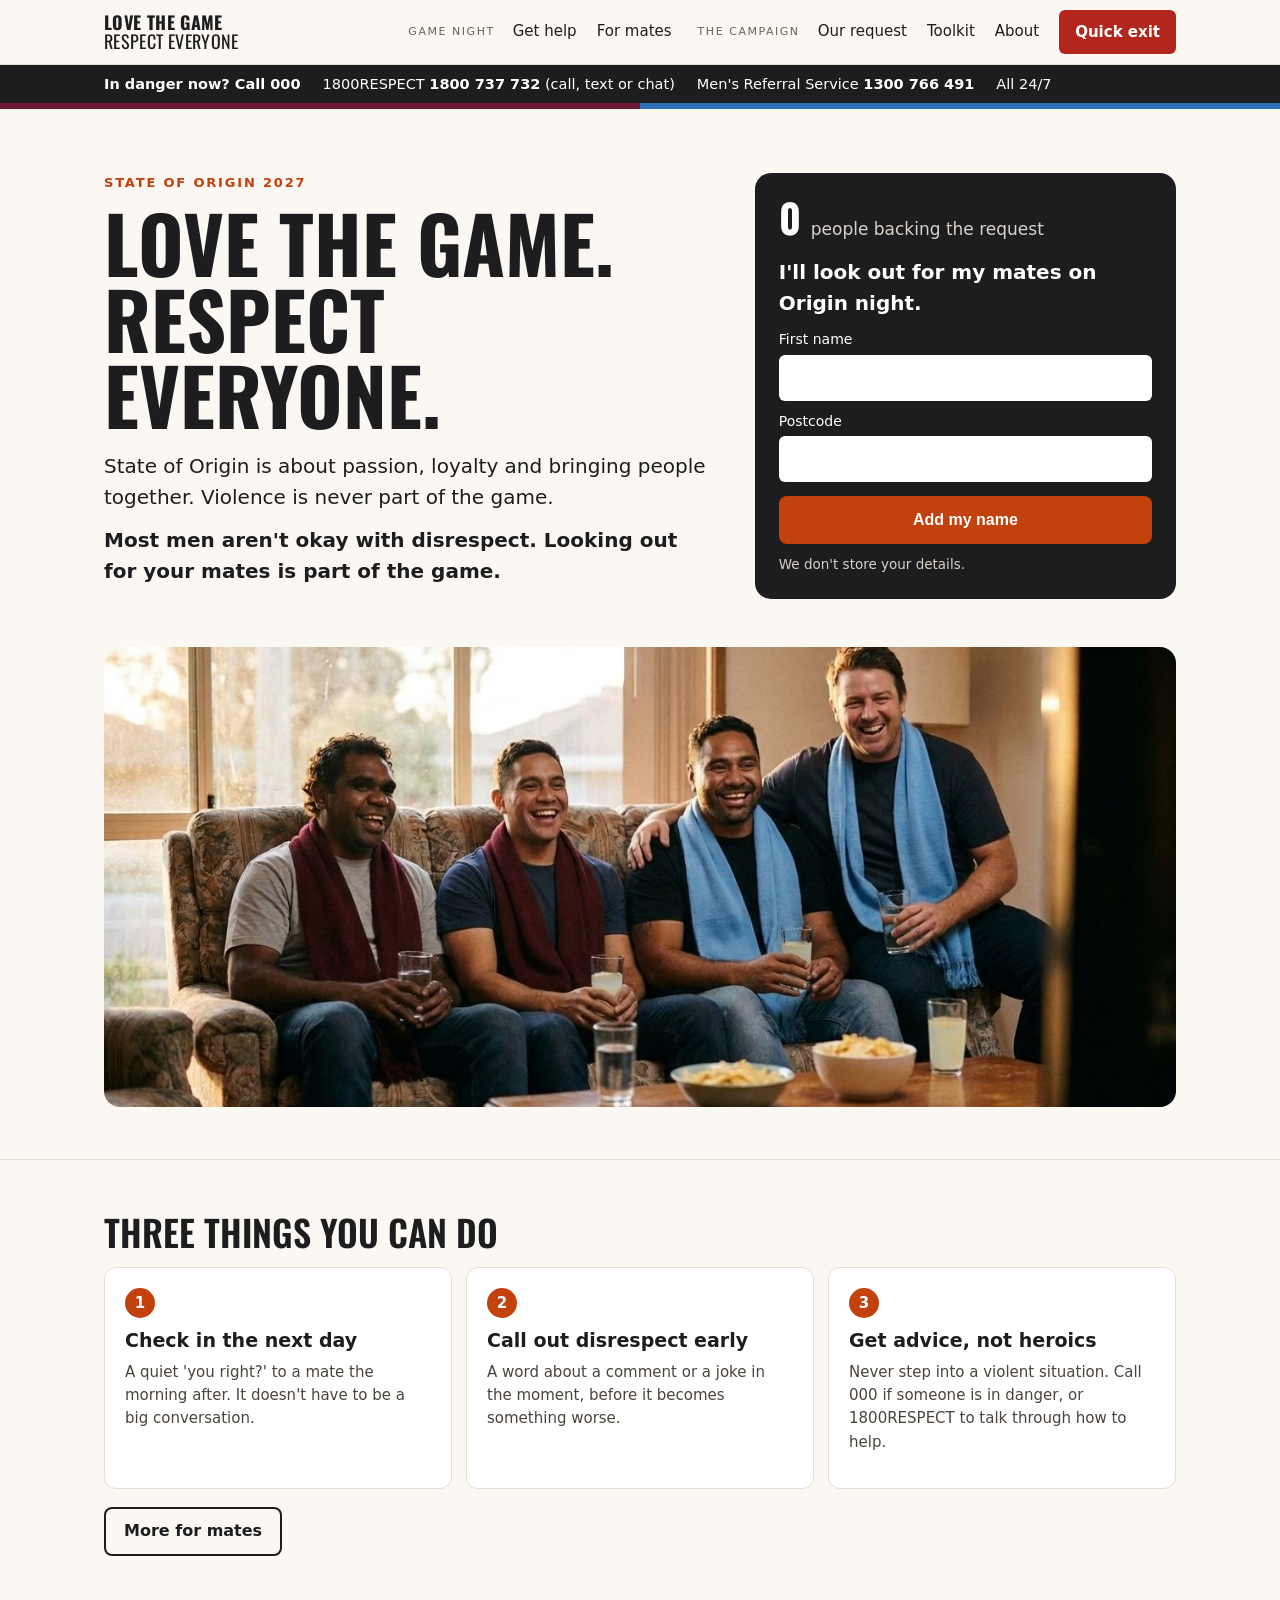
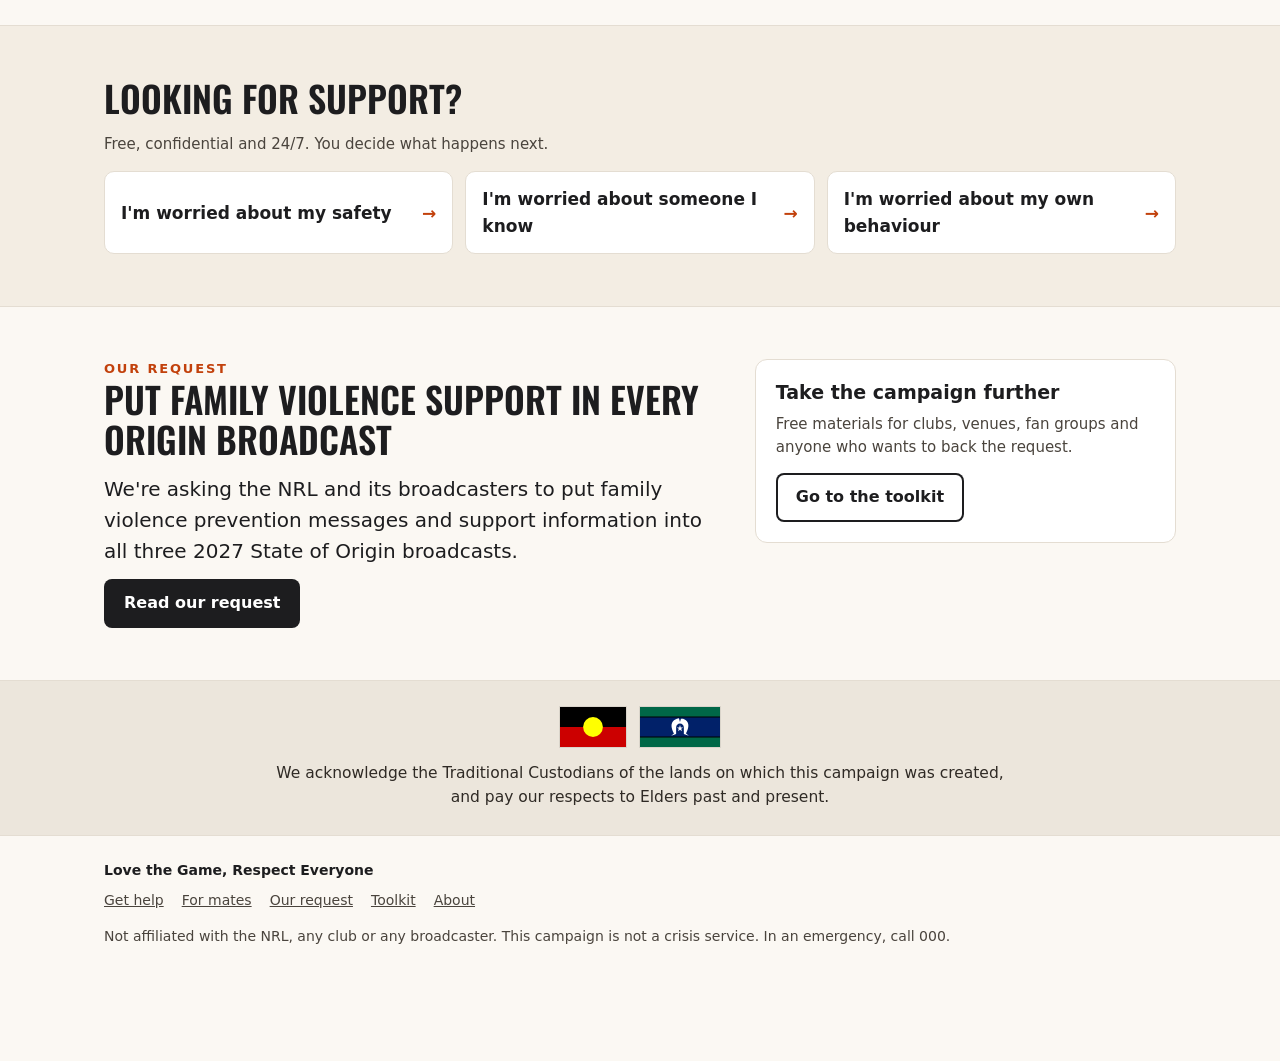
==== index.html @ 58b4253d "Website v1 for group feedback Co-Authored-By: Claude Opus 5.5 <noreply@anthropic.com>" ====
<!doctype html><html lang="en-AU"><head><meta charset="utf-8"><meta name="viewport" content="width=device-width,initial-scale=1"><title>Love the Game, Respect Everyone</title><meta name="description" content="State of Origin is about passion, loyalty and bringing people together. Violence is never part of the game."><meta property="og:title" content="Love the Game, Respect Everyone"><meta property="og:description" content="State of Origin is about passion, loyalty and bringing people together. Violence is never part of the game."><meta name="referrer" content="no-referrer"><link rel="stylesheet" href="style.css"><script src="site.js" defer></script></head><body class="home"><a class="skip" href="#main">Skip to content</a><header class="top"><div class="wrap"><a class="brand" href="index.html">Love the Game<span>Respect Everyone</span></a><nav class="main" aria-label="Main"><span class="grp">Game night</span><a href="help.html">Get help</a><a href="mates.html">For mates</a><span class="grp">The campaign</span><a href="request.html">Our request</a><a href="toolkit.html">Toolkit</a><a href="about.html">About</a></nav><a class="exit" href="https://www.bom.gov.au/" onclick="quickExit();return false">Quick exit</a></div><nav class="mobnav" aria-label="Main"><a href="help.html">Get help</a><a href="mates.html">For mates</a><a href="request.html">Our request</a><a href="toolkit.html">Toolkit</a><a href="about.html">About</a></nav></header><div class="helpbar"><div class="wrap"><a href="tel:000"><b>In danger now? Call 000</b></a><a href="tel:1800737732">1800RESPECT <b>1800 737 732</b> (call, text or chat)</a><a href="tel:1300766491">Men's Referral Service <b>1300 766 491</b></a><span>All 24/7</span></div></div><div class="stripe" aria-hidden="true"><i></i><i></i></div><main id="main"><section class="hero"><div class="wrap grid2"><div><p class="kicker">State of Origin 2027</p><h1 class="display">Love the game.<br>Respect everyone.</h1><p class="lede">State of Origin is about passion, loyalty and bringing people together. Violence is never part of the game.</p><p class="lede"><b>Most men aren&#x27;t okay with disrespect. Looking out for your mates is part of the game.</b></p></div><div class="pledge" id="pledge"><div class="tally"><span class="count">0</span><span>people backing the request</span></div><div class="line">I&#x27;ll look out for my mates on Origin night.</div><form><label>First name<input name="first" autocomplete="given-name" required></label><label>Postcode<input name="postcode" inputmode="numeric" pattern="[0-9]{4}" maxlength="4" required></label><button class="btn" type="submit">Add my name</button></form><div class="thanks" role="status">Thanks for adding your name.</div><div class="note">We don&#x27;t store your details.</div></div></div></section><div class="photoband"><div class="wrap"><img class="photo wide" src="images/home-mates-couch.jpg" width="1264" height="848" alt="Four mates laughing together on a couch while watching the footy, two in maroon scarves and two in blue."></div></div><section class="band"><div class="wrap"><h2>Three things you can do</h2><div class="cards"><div class="card"><span class="num" aria-hidden="true">1</span><h3>Check in the next day</h3><p class="small">A quiet &#x27;you right?&#x27; to a mate the morning after. It doesn&#x27;t have to be a big conversation.</p></div><div class="card"><span class="num" aria-hidden="true">2</span><h3>Call out disrespect early</h3><p class="small">A word about a comment or a joke in the moment, before it becomes something worse.</p></div><div class="card"><span class="num" aria-hidden="true">3</span><h3>Get advice, not heroics</h3><p class="small">Never step into a violent situation. Call 000 if someone is in danger, or 1800RESPECT to talk through how to help.</p></div></div><p style="margin-top:18px"><a class="btn ghost" href="mates.html">More for mates</a></p></div></section><section class="band soft"><div class="wrap"><h2>Looking for support?</h2><p class="small">Free, confidential and 24/7. You decide what happens next.</p><div class="doors"><a class="door" href="help.html#support">I&#x27;m worried about my safety</a><a class="door" href="help.html#someone">I&#x27;m worried about someone I know</a><a class="door" href="help.html#behaviour">I&#x27;m worried about my own behaviour</a></div></div></section><section class="band"><div class="wrap grid2"><div><p class="kicker">Our request</p><h2>Put family violence support in every Origin broadcast</h2><p class="lede">We&#x27;re asking the NRL and its broadcasters to put family violence prevention messages and support information into all three 2027 State of Origin broadcasts.</p><a class="btn dark" href="request.html">Read our request</a></div><div class="card"><h3>Take the campaign further</h3><p class="small">Free materials for clubs, venues, fan groups and anyone who wants to back the request.</p><a class="btn ghost" href="toolkit.html">Go to the toolkit</a></div></div></section></main><footer><div class="ack"><div class="wrap"><div class="flags"><img src="images/flag-aboriginal.svg" width="67" height="40" alt="Aboriginal Flag"><img src="images/flag-torres-strait.svg" width="80" height="40" alt="Torres Strait Islander Flag"></div><p>We acknowledge the Traditional Custodians of the lands on which this campaign was created, and pay our respects to Elders past and present.</p></div></div><div class="wrap foot"><p class="fname">Love the Game, Respect Everyone</p><nav aria-label="Footer"><a href="help.html">Get help</a><a href="mates.html">For mates</a><a href="request.html">Our request</a><a href="toolkit.html">Toolkit</a><a href="about.html">About</a></nav><p>Not affiliated with the NRL, any club or any broadcaster. This campaign is not a crisis service. In an emergency, call 000.</p></div></footer><nav class="mobbar" aria-label="Quick help"><a href="tel:000">000</a><a href="tel:1800737732">1800RESPECT</a><a href="help.html">Get help</a><a class="ex" href="https://www.bom.gov.au/" onclick="quickExit();return false">Exit</a></nav></body></html>
---- style.css ----
@font-face{font-family:Oswald;src:url(fonts/Oswald.ttf) format('truetype');font-weight:200 700;font-display:swap}
:root{--ink:#1d1d1f;--bg:#fbf8f3;--paper:#fff;--line:#e4ddd2;--accent:#c2410c;--exit:#b3261e;--dark:#1d1d1f;--soft:#f3ede3;--calm:#3f6f5a;--calmbg:#eef3ef;--maroon:#6d1a36;--blue:#2c6fb7}
*{box-sizing:border-box}html{-webkit-text-size-adjust:100%}
body{margin:0;font-family:system-ui,-apple-system,"Segoe UI",Roboto,Arial,sans-serif;color:var(--ink);background:var(--bg);line-height:1.55;font-size:17px}
a{color:inherit}a:focus-visible,button:focus-visible,input:focus-visible{outline:3px solid var(--blue);outline-offset:2px}
.skip{position:absolute;left:-999px}.skip:focus{left:12px;top:12px;z-index:99;background:#fff;padding:10px}
.wrap{max-width:1120px;margin:0 auto;padding:0 24px}
header.top{position:sticky;top:0;z-index:40;background:var(--bg);border-bottom:1px solid var(--line)}
header.top .wrap{display:flex;align-items:center;gap:18px;min-height:64px}
.brand{font-family:Oswald,system-ui,sans-serif;font-weight:700;text-transform:uppercase;text-decoration:none;line-height:1.05;font-size:18px;letter-spacing:.02em}
.brand span{font-weight:400;display:block}
nav.main{display:flex;align-items:center;gap:16px;margin-left:auto;font-size:15px}
nav.main .grp{font-size:11px;text-transform:uppercase;letter-spacing:.14em;color:#6b6259;margin-left:8px}
nav.main a{text-decoration:none;padding:8px 2px}nav.main a[aria-current]{font-weight:700;box-shadow:inset 0 -3px 0 var(--accent)}
.exit{background:var(--exit);color:#fff;border:0;font:700 15px system-ui,sans-serif;padding:12px 16px;border-radius:6px;cursor:pointer;white-space:nowrap;text-decoration:none;min-height:44px;display:inline-flex;align-items:center}
.helpbar{background:var(--dark);color:#fff;font-size:14.5px}
.helpbar .wrap{display:flex;flex-wrap:wrap;gap:4px 22px;padding-top:8px;padding-bottom:8px}
.helpbar a{text-decoration:none}.helpbar b{font-weight:800}
.stripe{display:flex;height:6px}.stripe i{flex:1;background:var(--maroon)}.stripe i+i{background:var(--blue)}
main{display:block}
.photo{display:block;width:100%;height:auto;border-radius:16px;object-fit:cover;background:#e9e2d6}
.photo.wide{aspect-ratio:21/9}.photo.std{aspect-ratio:3/2}
.photoband{padding:0 0 52px}
footer .flags{display:flex;justify-content:center;gap:14px;margin-bottom:14px}footer .flags img{height:40px;width:auto;display:block;box-shadow:0 0 0 1px rgba(0,0,0,.08)}
.hero{padding:64px 0 48px}
.kicker{font-size:13px;text-transform:uppercase;letter-spacing:.14em;font-weight:700;color:var(--accent);margin:0}
.display{font-family:Oswald,system-ui,sans-serif;text-transform:uppercase;font-weight:700;line-height:.98;letter-spacing:0}
h1{font-size:clamp(40px,6.4vw,78px);margin:10px 0 18px}h1.md{font-size:clamp(36px,4.6vw,58px);line-height:1.02}
.prose{max-width:760px}.prose h2{margin-top:36px}.prose ol li{margin-bottom:8px}
h1.plain{font-family:system-ui,sans-serif;text-transform:none;font-weight:800;font-size:clamp(32px,4.6vw,52px);line-height:1.08}
h2{font-family:Oswald,system-ui,sans-serif;text-transform:uppercase;font-weight:600;font-size:clamp(26px,3.2vw,36px);line-height:1.1;margin:0 0 16px}
h3{font-size:19px;margin:0 0 6px;line-height:1.3}
.lede{font-size:20px;max-width:680px;margin:0 0 12px}
.small{font-size:15px;color:#4a443d}
.grid2{display:grid;grid-template-columns:1.45fr 1fr;gap:40px;align-items:start}.grid2>*{min-width:0}.tablewrap{overflow-x:auto}
.cards{display:grid;grid-template-columns:repeat(3,1fr);gap:14px}
.card{background:var(--paper);border:1px solid var(--line);border-radius:12px;padding:20px;display:flex;flex-direction:column;align-items:flex-start}
.card>.btn,.card>.pill,.card>.call{margin-top:auto}.card>.call{align-self:stretch}.card p{margin:0 0 14px}.card h3{margin-bottom:8px}
.num{display:inline-block;font-weight:800;font-size:15px;width:30px;height:30px;line-height:30px;text-align:center;border-radius:50%;background:var(--accent);color:#fff;margin-bottom:10px}
section.band{padding:52px 0;border-top:1px solid var(--line)}section.band.soft{background:var(--soft)}
.btn{display:inline-flex;align-items:center;min-height:48px;background:var(--accent);color:#fff;text-decoration:none;font-weight:800;padding:12px 20px;border-radius:8px;border:0;font-size:16px;cursor:pointer}
.btn.dark{background:var(--dark)}.btn.ghost{background:transparent;color:var(--ink);box-shadow:inset 0 0 0 2px var(--ink)}
.doors{display:grid;grid-template-columns:repeat(3,1fr);gap:12px;margin-top:14px}
.door{display:flex;align-items:center;justify-content:space-between;gap:10px;text-decoration:none;background:var(--paper);border:1px solid var(--line);border-radius:10px;padding:14px 16px;font-weight:700;min-height:56px}
.door:after{content:"\2192";color:var(--accent)}
.pledge{background:var(--dark);color:#fff;border-radius:16px;padding:24px}
.pledge .tally{display:flex;align-items:baseline;gap:10px;color:#d8d2c9}.pledge .count{font-family:Oswald,system-ui,sans-serif;font-size:40px;font-weight:700;line-height:1;color:#fff}
.pledge .line{font-size:20px;font-weight:700;margin:14px 0 6px}
.pledge label{display:block;font-size:14px;margin-top:10px}
.pledge input{width:100%;min-height:46px;border-radius:6px;border:0;padding:10px 12px;font-size:16px;margin-top:4px}
.pledge button{width:100%;justify-content:center;margin-top:14px}
.pledge .note{font-size:13.5px;color:#d8d2c9;margin-top:10px}
.pledge .thanks{display:none;font-weight:700;margin-top:12px;font-size:18px}
.pledge.done form{display:none}.pledge.done .thanks{display:block}
.excuses{display:grid;grid-template-columns:repeat(3,1fr);gap:14px;margin-top:14px}
.excuse{border-radius:12px;padding:18px;background:var(--dark);color:#fff}.excuse s{color:#cfc8bd}
.checklist{list-style:none;padding:0;margin:0 0 14px;font-size:18px}
.checklist li{padding:10px 0 10px 38px;position:relative;border-bottom:1px solid var(--line)}
.checklist li:before{content:"\2713";position:absolute;left:0;top:9px;width:26px;height:26px;border-radius:5px;background:var(--accent);color:#fff;text-align:center;font-weight:800;line-height:26px}
.stat{background:var(--dark);color:#fff;border-radius:14px;padding:26px}.stat p{margin:10px 0 0;font-size:18px}.stat .cite{font-size:14px;color:#d8d2c9}.stat .big{font-family:Oswald,system-ui,sans-serif;font-size:64px;font-weight:700;color:#ffb38a;line-height:1}
.pill{display:inline-block;background:var(--soft);border:1px solid var(--line);border-radius:20px;padding:3px 10px;font-size:13px;font-weight:700;white-space:nowrap}
/* Get help: quieter treatment */
body.help{background:#f6f3ee}body.help .hero{padding:48px 0 32px}
.safety{background:#26323a;color:#fff;font-size:15px;padding:10px 0}
.hdoors{display:grid;grid-template-columns:repeat(3,1fr);gap:14px;margin-top:24px}
.hdoor{background:var(--paper);border:1px solid var(--line);border-radius:14px;padding:20px;scroll-margin-top:90px;display:flex;flex-direction:column}
.hdoor p{margin:0 0 14px}.hdoor .call{margin-top:auto}
.call{display:flex;justify-content:center;flex-wrap:wrap;gap:0 6px;background:var(--calm);color:#fff;text-decoration:none;font-weight:700;padding:13px;border-radius:8px;text-align:center}
.call span{white-space:nowrap}
.svc{display:grid;grid-template-columns:repeat(2,1fr);gap:14px}
.svc .card b.n{display:block;font-size:24px;margin:2px 0 8px}.svc .card b.n a{text-decoration-thickness:1px;text-underline-offset:3px}
.ticks{margin:0;padding-left:20px}.ticks li{margin:6px 0}
.anchor{scroll-margin-top:90px}
footer{font-size:14px;color:#4a443d;margin-top:0}
footer .ack{background:#ece6dc;border-top:1px solid var(--line);border-bottom:1px solid var(--line);padding:26px 0;text-align:center}
footer .ack p{max-width:760px;margin:0 auto;font-size:15.5px;color:#2f2a25}
footer .foot{padding:24px 24px 100px}footer .fname{font-weight:700;color:var(--ink);margin:0 0 8px}
footer nav{display:flex;flex-wrap:wrap;gap:6px 18px;margin-bottom:8px}
.mobbar{display:none}
.mobnav{display:none}
@media (max-width:760px){
 body{font-size:16px}.wrap{padding:0 18px}
 nav.main{display:none}.helpbar{display:none}
 header.top .wrap{justify-content:space-between;min-height:58px}.brand{font-size:16px}
 .mobnav{display:flex;justify-content:space-between;gap:10px;overflow-x:auto;padding:8px 14px;font-size:13.5px;border-top:1px solid var(--line);white-space:nowrap}
 .mobnav a{text-decoration:none;padding:6px 0}.mobnav a[aria-current]{font-weight:700;box-shadow:inset 0 -3px 0 var(--accent)}
 .hero{padding:34px 0 30px}.lede{font-size:18px}
 .grid2,.cards,.doors,.excuses,.hdoors,.svc{grid-template-columns:1fr!important}
 .photo.wide{aspect-ratio:3/2}.photoband{padding-bottom:34px}
 h1{font-size:44px}h1.plain{font-size:32px}.stat .big{font-size:52px} .mobbar{display:flex;position:fixed;left:0;right:0;bottom:0;z-index:50;background:var(--bg);border-top:1px solid var(--line)}
 .mobbar a{flex:1;display:flex;align-items:center;justify-content:center;min-height:52px;font-weight:800;font-size:14px;text-decoration:none}
 .mobbar a.ex{background:var(--exit);color:#fff}
}
@media (prefers-reduced-motion:reduce){*{scroll-behavior:auto!important}}
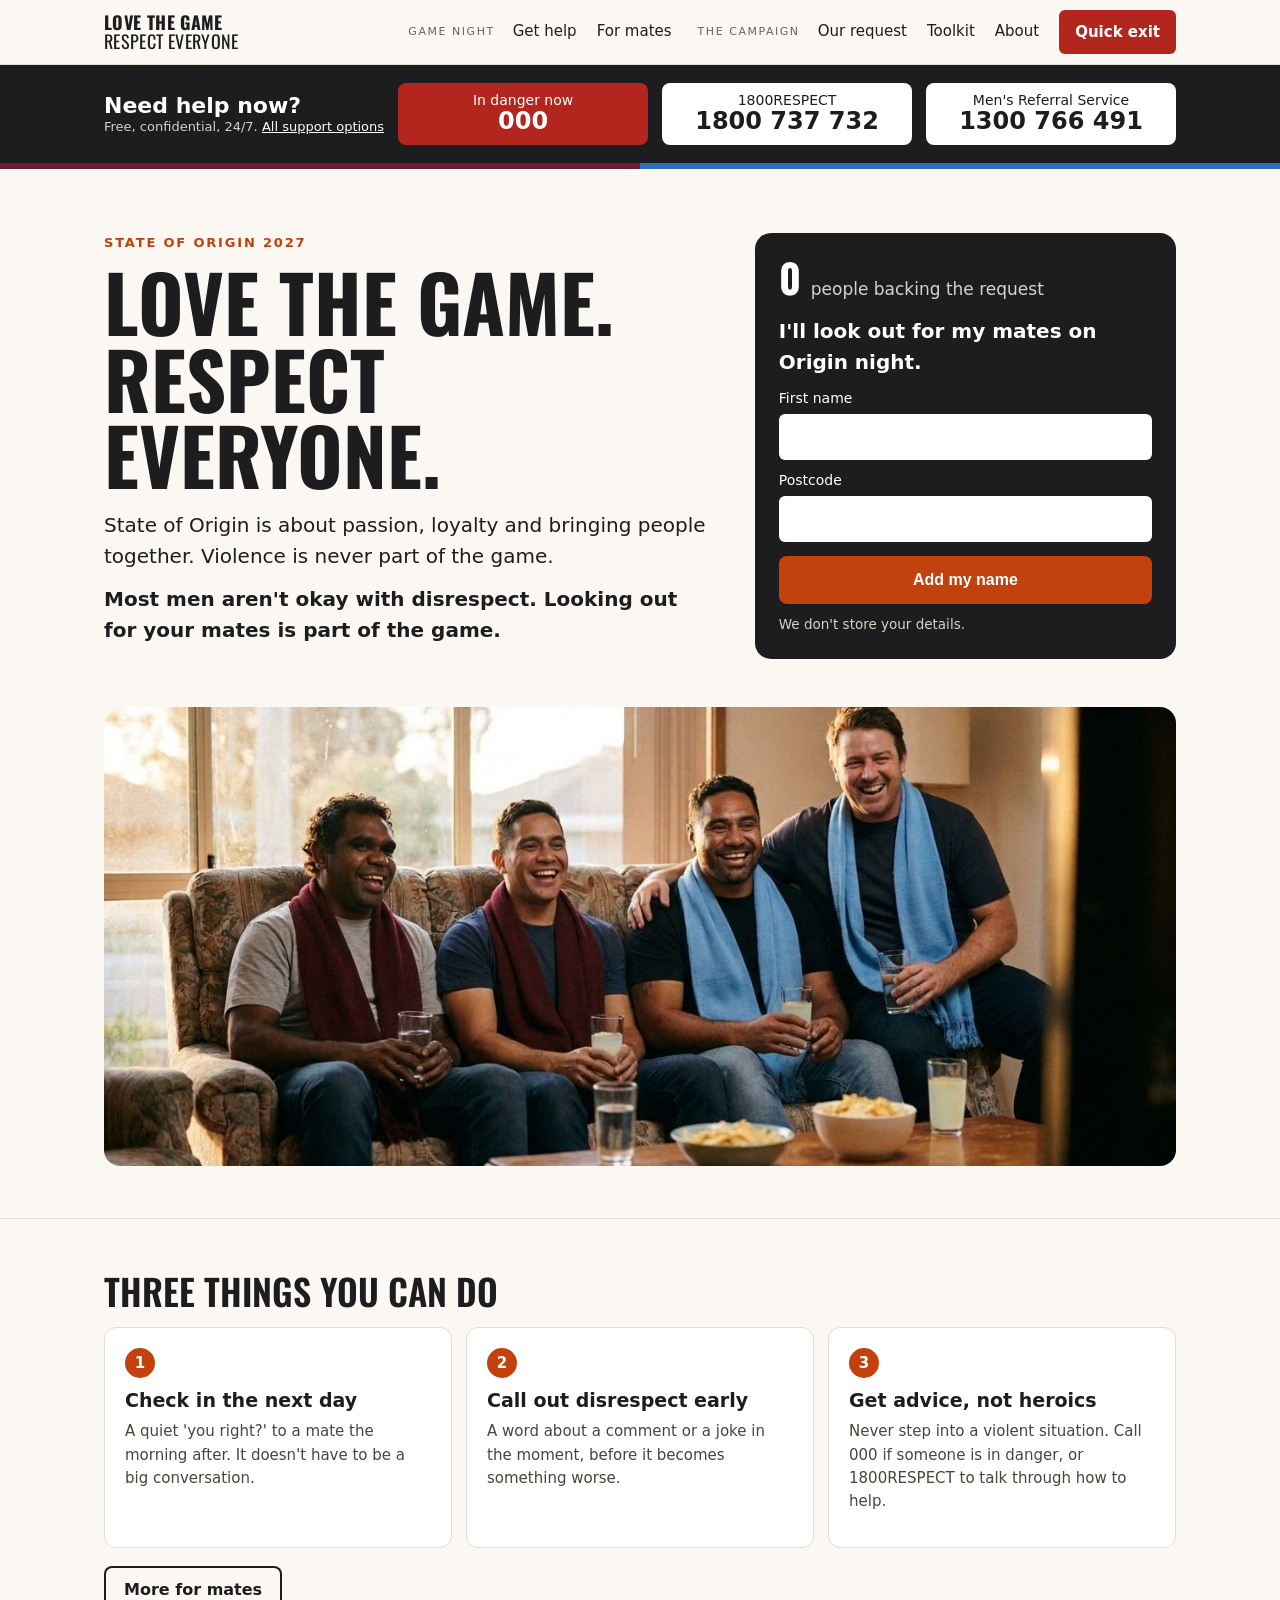
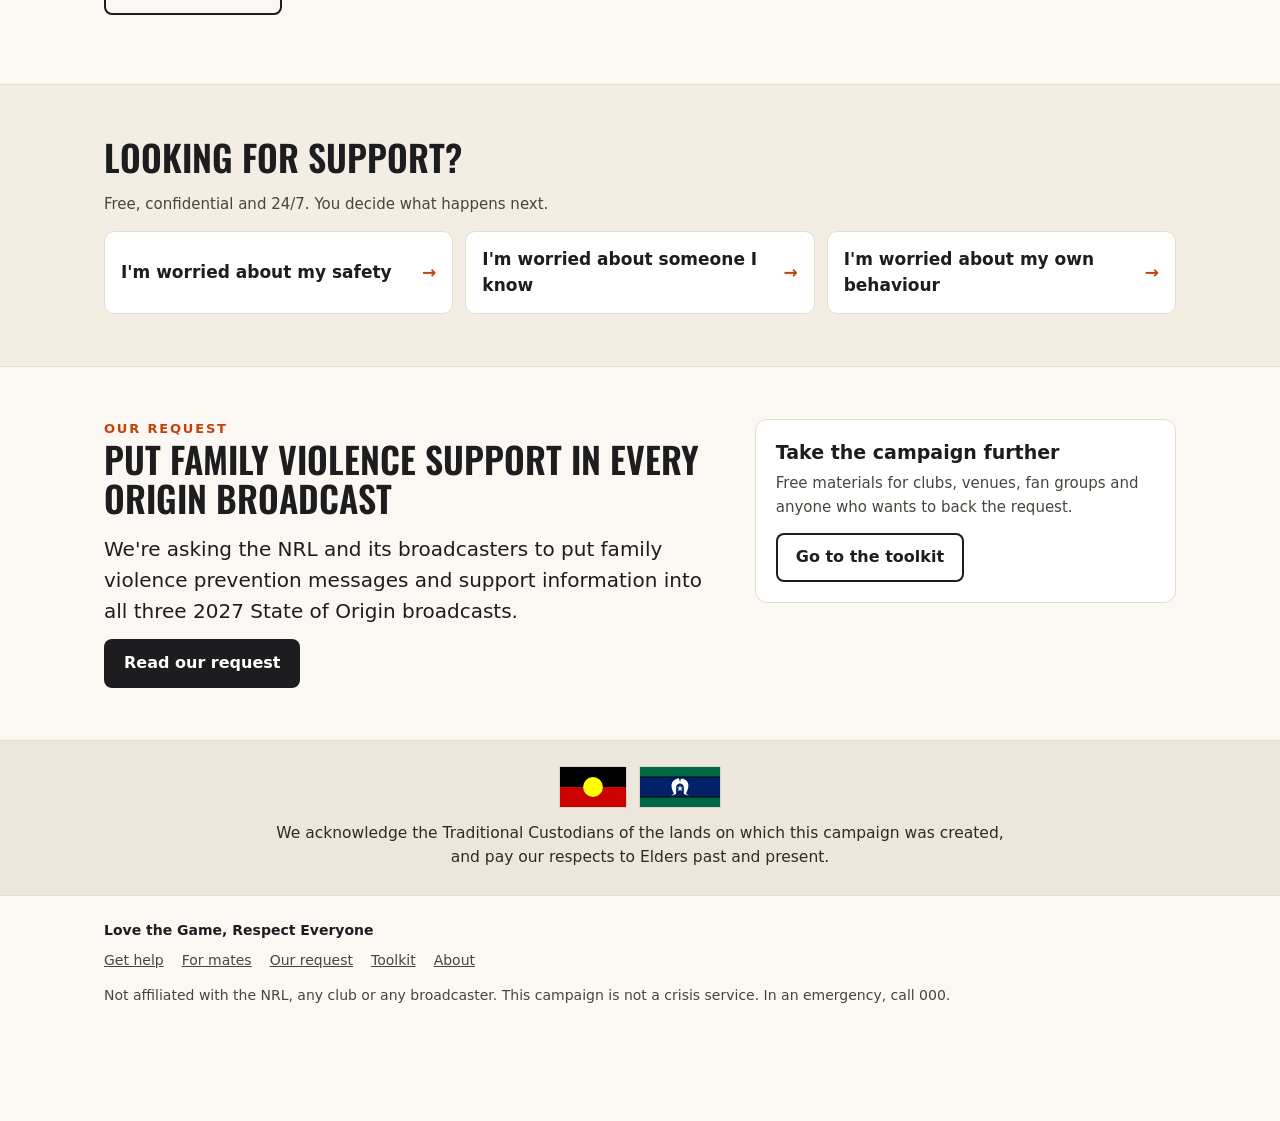
==== commit cfc7aecc: "Larger help bar on desktop; labelled help bar on phones and tablets Co-Authored-By: Claude Opus 5.5 " ====
--- a/index.html
+++ b/index.html
@@ -1 +1 @@
-<!doctype html><html lang="en-AU"><head><meta charset="utf-8"><meta name="viewport" content="width=device-width,initial-scale=1"><title>Love the Game, Respect Everyone</title><meta name="description" content="State of Origin is about passion, loyalty and bringing people together. Violence is never part of the game."><meta property="og:title" content="Love the Game, Respect Everyone"><meta property="og:description" content="State of Origin is about passion, loyalty and bringing people together. Violence is never part of the game."><meta name="referrer" content="no-referrer"><link rel="stylesheet" href="style.css"><script src="site.js" defer></script></head><body class="home"><a class="skip" href="#main">Skip to content</a><header class="top"><div class="wrap"><a class="brand" href="index.html">Love the Game<span>Respect Everyone</span></a><nav class="main" aria-label="Main"><span class="grp">Game night</span><a href="help.html">Get help</a><a href="mates.html">For mates</a><span class="grp">The campaign</span><a href="request.html">Our request</a><a href="toolkit.html">Toolkit</a><a href="about.html">About</a></nav><a class="exit" href="https://www.bom.gov.au/" onclick="quickExit();return false">Quick exit</a></div><nav class="mobnav" aria-label="Main"><a href="help.html">Get help</a><a href="mates.html">For mates</a><a href="request.html">Our request</a><a href="toolkit.html">Toolkit</a><a href="about.html">About</a></nav></header><div class="helpbar"><div class="wrap"><a href="tel:000"><b>In danger now? Call 000</b></a><a href="tel:1800737732">1800RESPECT <b>1800 737 732</b> (call, text or chat)</a><a href="tel:1300766491">Men's Referral Service <b>1300 766 491</b></a><span>All 24/7</span></div></div><div class="stripe" aria-hidden="true"><i></i><i></i></div><main id="main"><section class="hero"><div class="wrap grid2"><div><p class="kicker">State of Origin 2027</p><h1 class="display">Love the game.<br>Respect everyone.</h1><p class="lede">State of Origin is about passion, loyalty and bringing people together. Violence is never part of the game.</p><p class="lede"><b>Most men aren&#x27;t okay with disrespect. Looking out for your mates is part of the game.</b></p></div><div class="pledge" id="pledge"><div class="tally"><span class="count">0</span><span>people backing the request</span></div><div class="line">I&#x27;ll look out for my mates on Origin night.</div><form><label>First name<input name="first" autocomplete="given-name" required></label><label>Postcode<input name="postcode" inputmode="numeric" pattern="[0-9]{4}" maxlength="4" required></label><button class="btn" type="submit">Add my name</button></form><div class="thanks" role="status">Thanks for adding your name.</div><div class="note">We don&#x27;t store your details.</div></div></div></section><div class="photoband"><div class="wrap"><img class="photo wide" src="images/home-mates-couch.jpg" width="1264" height="848" alt="Four mates laughing together on a couch while watching the footy, two in maroon scarves and two in blue."></div></div><section class="band"><div class="wrap"><h2>Three things you can do</h2><div class="cards"><div class="card"><span class="num" aria-hidden="true">1</span><h3>Check in the next day</h3><p class="small">A quiet &#x27;you right?&#x27; to a mate the morning after. It doesn&#x27;t have to be a big conversation.</p></div><div class="card"><span class="num" aria-hidden="true">2</span><h3>Call out disrespect early</h3><p class="small">A word about a comment or a joke in the moment, before it becomes something worse.</p></div><div class="card"><span class="num" aria-hidden="true">3</span><h3>Get advice, not heroics</h3><p class="small">Never step into a violent situation. Call 000 if someone is in danger, or 1800RESPECT to talk through how to help.</p></div></div><p style="margin-top:18px"><a class="btn ghost" href="mates.html">More for mates</a></p></div></section><section class="band soft"><div class="wrap"><h2>Looking for support?</h2><p class="small">Free, confidential and 24/7. You decide what happens next.</p><div class="doors"><a class="door" href="help.html#support">I&#x27;m worried about my safety</a><a class="door" href="help.html#someone">I&#x27;m worried about someone I know</a><a class="door" href="help.html#behaviour">I&#x27;m worried about my own behaviour</a></div></div></section><section class="band"><div class="wrap grid2"><div><p class="kicker">Our request</p><h2>Put family violence support in every Origin broadcast</h2><p class="lede">We&#x27;re asking the NRL and its broadcasters to put family violence prevention messages and support information into all three 2027 State of Origin broadcasts.</p><a class="btn dark" href="request.html">Read our request</a></div><div class="card"><h3>Take the campaign further</h3><p class="small">Free materials for clubs, venues, fan groups and anyone who wants to back the request.</p><a class="btn ghost" href="toolkit.html">Go to the toolkit</a></div></div></section></main><footer><div class="ack"><div class="wrap"><div class="flags"><img src="images/flag-aboriginal.svg" width="67" height="40" alt="Aboriginal Flag"><img src="images/flag-torres-strait.svg" width="80" height="40" alt="Torres Strait Islander Flag"></div><p>We acknowledge the Traditional Custodians of the lands on which this campaign was created, and pay our respects to Elders past and present.</p></div></div><div class="wrap foot"><p class="fname">Love the Game, Respect Everyone</p><nav aria-label="Footer"><a href="help.html">Get help</a><a href="mates.html">For mates</a><a href="request.html">Our request</a><a href="toolkit.html">Toolkit</a><a href="about.html">About</a></nav><p>Not affiliated with the NRL, any club or any broadcaster. This campaign is not a crisis service. In an emergency, call 000.</p></div></footer><nav class="mobbar" aria-label="Quick help"><a href="tel:000">000</a><a href="tel:1800737732">1800RESPECT</a><a href="help.html">Get help</a><a class="ex" href="https://www.bom.gov.au/" onclick="quickExit();return false">Exit</a></nav></body></html>+<!doctype html><html lang="en-AU"><head><meta charset="utf-8"><meta name="viewport" content="width=device-width,initial-scale=1"><title>Love the Game, Respect Everyone</title><meta name="description" content="State of Origin is about passion, loyalty and bringing people together. Violence is never part of the game."><meta property="og:title" content="Love the Game, Respect Everyone"><meta property="og:description" content="State of Origin is about passion, loyalty and bringing people together. Violence is never part of the game."><meta name="referrer" content="no-referrer"><link rel="stylesheet" href="style.css"><script src="site.js" defer></script></head><body class="home"><a class="skip" href="#main">Skip to content</a><div class="frame"><header class="top"><div class="wrap"><a class="brand" href="index.html">Love the Game<span>Respect Everyone</span></a><nav class="main" aria-label="Main"><span class="grp">Game night</span><a href="help.html">Get help</a><a href="mates.html">For mates</a><span class="grp">The campaign</span><a href="request.html">Our request</a><a href="toolkit.html">Toolkit</a><a href="about.html">About</a></nav><a class="exit" href="https://www.bom.gov.au/" onclick="quickExit();return false">Quick exit</a></div><nav class="mobnav" aria-label="Main"><a href="help.html">Get help</a><a href="mates.html">For mates</a><a href="request.html">Our request</a><a href="toolkit.html">Toolkit</a><a href="about.html">About</a></nav></header><aside class="helpbar big" aria-label="Immediate help"><div class="wrap"><span class="hl">Need help now?<small>Free, confidential, 24/7. <a class="more" href="help.html">All support options</a></small></span><a class="sos" href="tel:000">In danger now <b>000</b></a><a href="tel:1800737732">1800RESPECT <b>1800 737 732</b></a><a href="tel:1300766491">Men's Referral Service <b>1300 766 491</b></a></div></aside><div class="stripe" aria-hidden="true"><i></i><i></i></div><main id="main"><section class="hero"><div class="wrap grid2"><div><p class="kicker">State of Origin 2027</p><h1 class="display">Love the game.<br>Respect everyone.</h1><p class="lede">State of Origin is about passion, loyalty and bringing people together. Violence is never part of the game.</p><p class="lede"><b>Most men aren&#x27;t okay with disrespect. Looking out for your mates is part of the game.</b></p></div><div class="pledge" id="pledge"><div class="tally"><span class="count">0</span><span>people backing the request</span></div><div class="line">I&#x27;ll look out for my mates on Origin night.</div><form><label>First name<input name="first" autocomplete="given-name" required></label><label>Postcode<input name="postcode" inputmode="numeric" pattern="[0-9]{4}" maxlength="4" required></label><button class="btn" type="submit">Add my name</button></form><div class="thanks" role="status">Thanks for adding your name.</div><div class="note">We don&#x27;t store your details.</div></div></div></section><div class="photoband"><div class="wrap"><img class="photo wide" src="images/home-mates-couch.jpg" width="1264" height="848" alt="Four mates laughing together on a couch while watching the footy, two in maroon scarves and two in blue."></div></div><section class="band"><div class="wrap"><h2>Three things you can do</h2><div class="cards"><div class="card"><span class="num" aria-hidden="true">1</span><h3>Check in the next day</h3><p class="small">A quiet &#x27;you right?&#x27; to a mate the morning after. It doesn&#x27;t have to be a big conversation.</p></div><div class="card"><span class="num" aria-hidden="true">2</span><h3>Call out disrespect early</h3><p class="small">A word about a comment or a joke in the moment, before it becomes something worse.</p></div><div class="card"><span class="num" aria-hidden="true">3</span><h3>Get advice, not heroics</h3><p class="small">Never step into a violent situation. Call 000 if someone is in danger, or 1800RESPECT to talk through how to help.</p></div></div><p style="margin-top:18px"><a class="btn ghost" href="mates.html">More for mates</a></p></div></section><section class="band soft"><div class="wrap"><h2>Looking for support?</h2><p class="small">Free, confidential and 24/7. You decide what happens next.</p><div class="doors"><a class="door" href="help.html#support">I&#x27;m worried about my safety</a><a class="door" href="help.html#someone">I&#x27;m worried about someone I know</a><a class="door" href="help.html#behaviour">I&#x27;m worried about my own behaviour</a></div></div></section><section class="band"><div class="wrap grid2"><div><p class="kicker">Our request</p><h2>Put family violence support in every Origin broadcast</h2><p class="lede">We&#x27;re asking the NRL and its broadcasters to put family violence prevention messages and support information into all three 2027 State of Origin broadcasts.</p><a class="btn dark" href="request.html">Read our request</a></div><div class="card"><h3>Take the campaign further</h3><p class="small">Free materials for clubs, venues, fan groups and anyone who wants to back the request.</p><a class="btn ghost" href="toolkit.html">Go to the toolkit</a></div></div></section></main><footer><div class="ack"><div class="wrap"><div class="flags"><img src="images/flag-aboriginal.svg" width="67" height="40" alt="Aboriginal Flag"><img src="images/flag-torres-strait.svg" width="80" height="40" alt="Torres Strait Islander Flag"></div><p>We acknowledge the Traditional Custodians of the lands on which this campaign was created, and pay our respects to Elders past and present.</p></div></div><div class="wrap foot"><p class="fname">Love the Game, Respect Everyone</p><nav aria-label="Footer"><a href="help.html">Get help</a><a href="mates.html">For mates</a><a href="request.html">Our request</a><a href="toolkit.html">Toolkit</a><a href="about.html">About</a></nav><p>Not affiliated with the NRL, any club or any broadcaster. This campaign is not a crisis service. In an emergency, call 000.</p></div></footer></div><nav class="mobbar" aria-label="Immediate help"><div class="ml">Need help now? Free, confidential, 24/7</div><div class="mb"><a class="sos" href="tel:000"><b>000</b><span>In danger</span></a><a href="tel:1800737732"><b>1800RESPECT</b><span>Call or text</span></a><a href="help.html"><b>Get help</b><span>All options</span></a><a class="ex" href="https://www.bom.gov.au/" onclick="quickExit();return false"><b>Exit</b><span>Leave site</span></a></div></nav></body></html>
--- a/style.css
+++ b/style.css
@@ -2,7 +2,7 @@
 @font-face{font-family:Oswald;src:url(fonts/Oswald.ttf) format('truetype');font-weight:200 700;font-display:swap}
 :root{--ink:#1d1d1f;--bg:#fbf8f3;--paper:#fff;--line:#e4ddd2;--accent:#c2410c;--exit:#b3261e;--dark:#1d1d1f;--soft:#f3ede3;--calm:#3f6f5a;--calmbg:#eef3ef;--maroon:#6d1a36;--blue:#2c6fb7}
 *{box-sizing:border-box}html{-webkit-text-size-adjust:100%}
-body{margin:0;font-family:system-ui,-apple-system,"Segoe UI",Roboto,Arial,sans-serif;color:var(--ink);background:var(--bg);line-height:1.55;font-size:17px}
+body{margin:0;font-family:system-ui,-apple-system,"Segoe UI",Roboto,Arial,sans-serif;color:var(--ink);background:transparent;line-height:1.55;font-size:17px}
 a{color:inherit}a:focus-visible,button:focus-visible,input:focus-visible{outline:3px solid var(--blue);outline-offset:2px}
 .skip{position:absolute;left:-999px}.skip:focus{left:12px;top:12px;z-index:99;background:#fff;padding:10px}
 .wrap{max-width:1120px;margin:0 auto;padding:0 24px}
@@ -14,11 +14,18 @@
 nav.main .grp{font-size:11px;text-transform:uppercase;letter-spacing:.14em;color:#6b6259;margin-left:8px}
 nav.main a{text-decoration:none;padding:8px 2px}nav.main a[aria-current]{font-weight:700;box-shadow:inset 0 -3px 0 var(--accent)}
 .exit{background:var(--exit);color:#fff;border:0;font:700 15px system-ui,sans-serif;padding:12px 16px;border-radius:6px;cursor:pointer;white-space:nowrap;text-decoration:none;min-height:44px;display:inline-flex;align-items:center}
-.helpbar{background:var(--dark);color:#fff;font-size:14.5px}
-.helpbar .wrap{display:flex;flex-wrap:wrap;gap:4px 22px;padding-top:8px;padding-bottom:8px}
-.helpbar a{text-decoration:none}.helpbar b{font-weight:800}
+.helpbar{background:var(--dark);color:#fff}
+.helpbar .wrap{display:grid;grid-template-columns:auto repeat(3,minmax(0,1fr));align-items:center;gap:10px;padding-top:12px;padding-bottom:12px}
+.helpbar .hl{font-weight:800;font-size:17px;line-height:1.2;white-space:nowrap}.helpbar .hl small{display:block;font-weight:400;font-size:13px;color:#d8d2c9}
+.helpbar a{text-decoration:none;display:flex;flex-direction:column;justify-content:center;align-items:center;gap:0;line-height:1.15;background:#fff;color:var(--ink);border-radius:8px;padding:7px 12px;font-size:13px;min-height:50px;white-space:nowrap;text-align:center}
+.helpbar a b{font-size:19px;font-weight:800}.helpbar a.sos{background:var(--exit);color:#fff}.helpbar .hl a.more{display:inline;background:none;color:#fff;padding:0;min-height:0;font-size:13px;text-decoration:underline;font-weight:400}
+.helpbar.big .wrap{padding-top:18px;padding-bottom:18px;gap:14px}.helpbar.big .hl{font-size:22px}.helpbar.big a{min-height:62px;padding:9px 14px;font-size:14px}.helpbar.big a b{font-size:24px}
 .stripe{display:flex;height:6px}.stripe i{flex:1;background:var(--maroon)}.stripe i+i{background:var(--blue)}
 main{display:block}
+html{background:linear-gradient(to right,var(--maroon) 50%,var(--blue) 50%) fixed}
+html:has(body.help){background:linear-gradient(to right,#5b6770 50%,#7d8f86 50%) fixed}
+.frame{max-width:1280px;margin:0 auto;background:var(--bg);min-height:100vh;box-shadow:0 0 40px rgba(0,0,0,.25)}
+body.help .frame{background:#f6f3ee}
 .photo{display:block;width:100%;height:auto;border-radius:16px;object-fit:cover;background:#e9e2d6}
 .photo.wide{aspect-ratio:21/9}.photo.std{aspect-ratio:3/2}
 .photoband{padding:0 0 52px}
@@ -61,7 +68,7 @@
 .stat{background:var(--dark);color:#fff;border-radius:14px;padding:26px}.stat p{margin:10px 0 0;font-size:18px}.stat .cite{font-size:14px;color:#d8d2c9}.stat .big{font-family:Oswald,system-ui,sans-serif;font-size:64px;font-weight:700;color:#ffb38a;line-height:1}
 .pill{display:inline-block;background:var(--soft);border:1px solid var(--line);border-radius:20px;padding:3px 10px;font-size:13px;font-weight:700;white-space:nowrap}
 /* Get help: quieter treatment */
-body.help{background:#f6f3ee}body.help .hero{padding:48px 0 32px}
+body.help .hero{padding:48px 0 32px}
 .safety{background:#26323a;color:#fff;font-size:15px;padding:10px 0}
 .hdoors{display:grid;grid-template-columns:repeat(3,1fr);gap:14px;margin-top:24px}
 .hdoor{background:var(--paper);border:1px solid var(--line);border-radius:14px;padding:20px;scroll-margin-top:90px;display:flex;flex-direction:column}
@@ -79,7 +86,7 @@
 footer nav{display:flex;flex-wrap:wrap;gap:6px 18px;margin-bottom:8px}
 .mobbar{display:none}
 .mobnav{display:none}
-@media (max-width:760px){
+@media (max-width:980px){
  body{font-size:16px}.wrap{padding:0 18px}
  nav.main{display:none}.helpbar{display:none}
  header.top .wrap{justify-content:space-between;min-height:58px}.brand{font-size:16px}
@@ -88,8 +95,12 @@
  .hero{padding:34px 0 30px}.lede{font-size:18px}
  .grid2,.cards,.doors,.excuses,.hdoors,.svc{grid-template-columns:1fr!important}
  .photo.wide{aspect-ratio:3/2}.photoband{padding-bottom:34px}
- h1{font-size:44px}h1.plain{font-size:32px}.stat .big{font-size:52px} .mobbar{display:flex;position:fixed;left:0;right:0;bottom:0;z-index:50;background:var(--bg);border-top:1px solid var(--line)}
- .mobbar a{flex:1;display:flex;align-items:center;justify-content:center;min-height:52px;font-weight:800;font-size:14px;text-decoration:none}
- .mobbar a.ex{background:var(--exit);color:#fff}
+ h1{font-size:44px}h1.plain{font-size:32px}.stat .big{font-size:52px} .mobbar{display:block;position:fixed;left:0;right:0;bottom:0;z-index:50;background:var(--dark);color:#fff;box-shadow:0 -4px 16px rgba(0,0,0,.2)}
+ .mobbar .ml{font-size:13px;font-weight:700;text-align:center;padding:6px 8px 2px;letter-spacing:.02em}
+ .mobbar .mb{display:flex;gap:6px;padding:4px 6px 8px}
+ .mobbar a{flex:1;display:flex;flex-direction:column;align-items:center;justify-content:center;min-height:52px;border-radius:8px;background:#fff;color:var(--ink);text-decoration:none;line-height:1.15;padding:6px 2px}
+ .mobbar a b{font-size:15px;font-weight:800}.mobbar a span{font-size:11.5px}
+ .mobbar a.sos{background:#fff;color:var(--exit)}.mobbar a.ex{background:var(--exit);color:#fff}
+ footer .foot{padding-bottom:140px}
 }
 @media (prefers-reduced-motion:reduce){*{scroll-behavior:auto!important}}
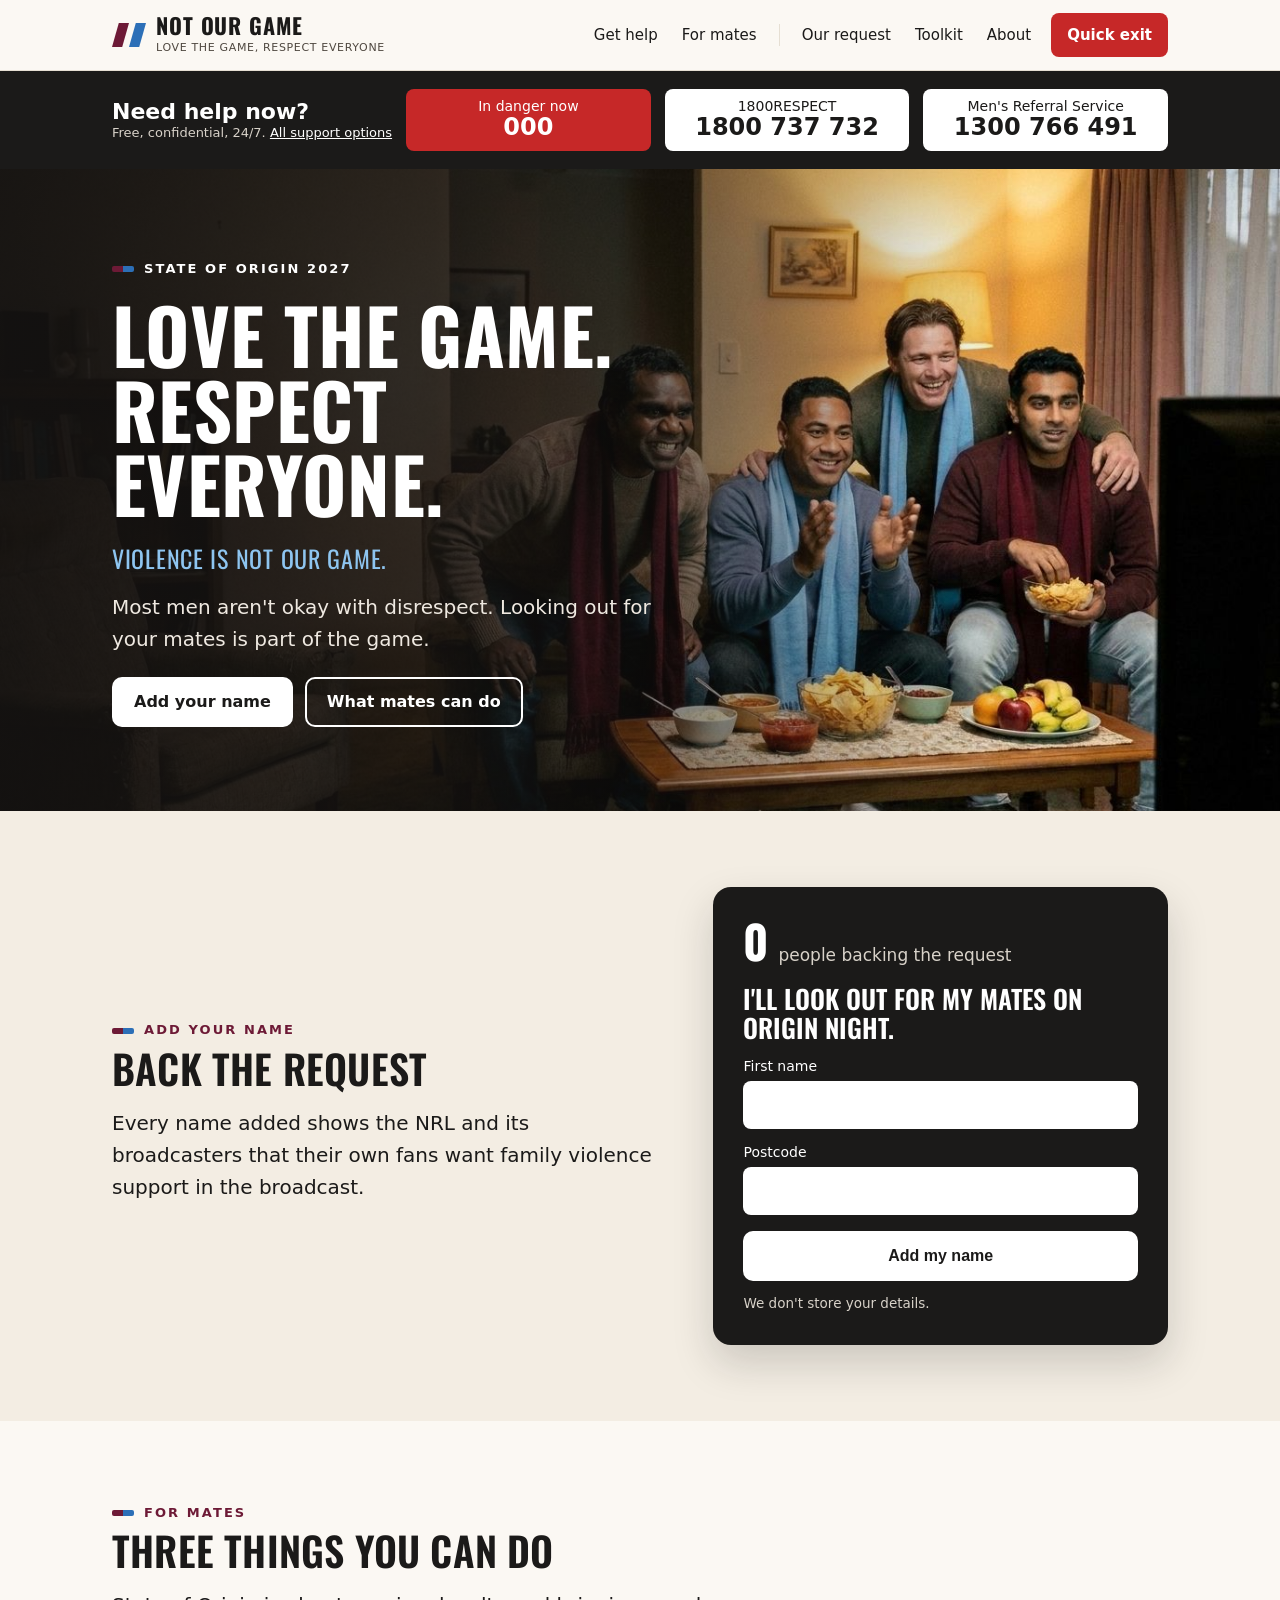
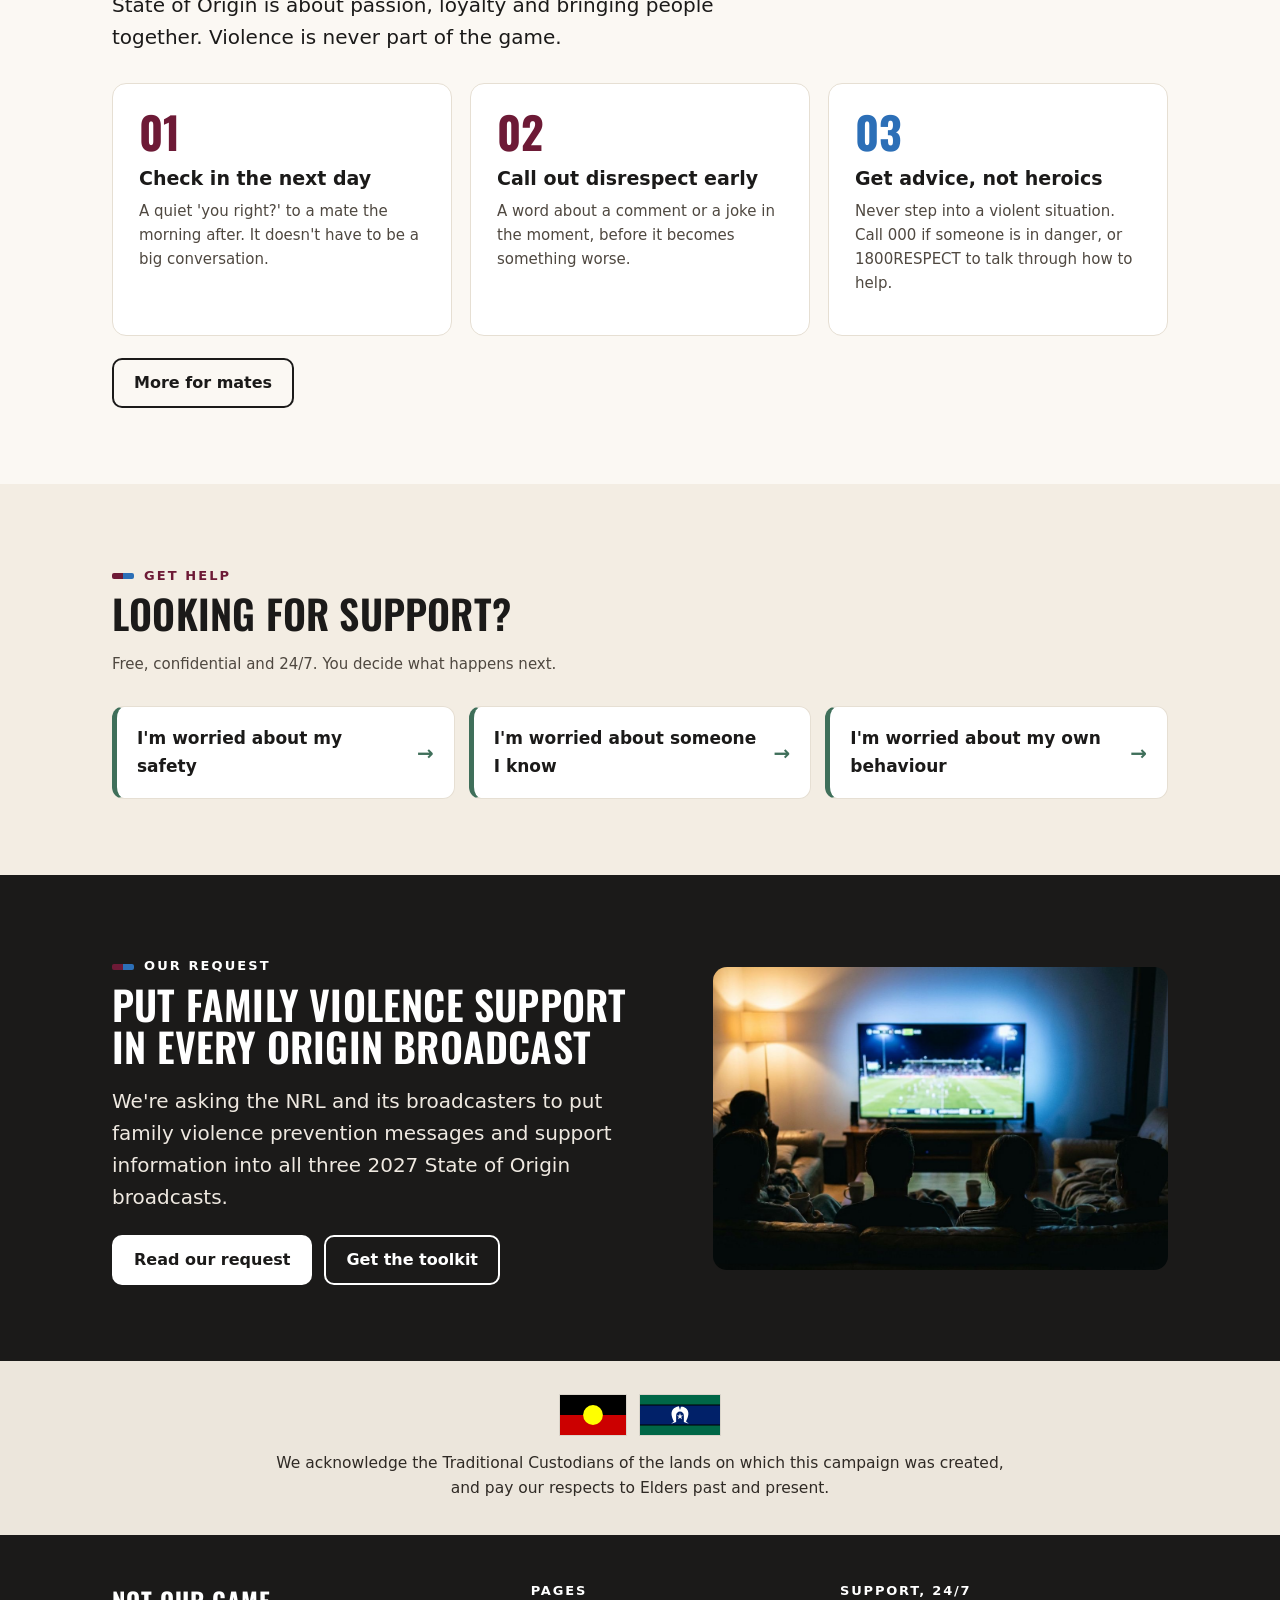
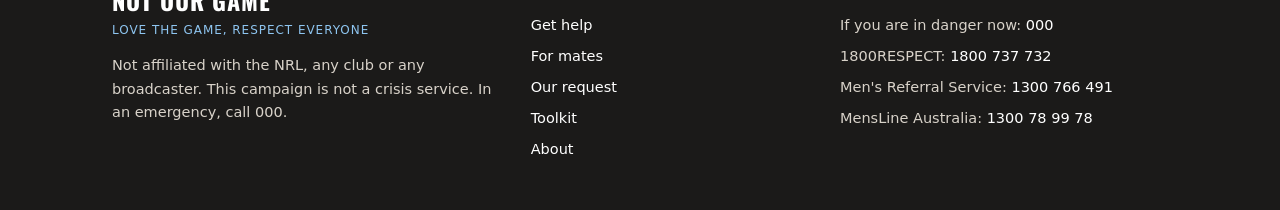
==== commit 56a0a184: "Final design pass: Not Our Game branding, photo heroes, new home image, toolkit trimmed Co-Authored-" ====
--- a/index.html
+++ b/index.html
@@ -1 +1 @@
-<!doctype html><html lang="en-AU"><head><meta charset="utf-8"><meta name="viewport" content="width=device-width,initial-scale=1"><title>Love the Game, Respect Everyone</title><meta name="description" content="State of Origin is about passion, loyalty and bringing people together. Violence is never part of the game."><meta property="og:title" content="Love the Game, Respect Everyone"><meta property="og:description" content="State of Origin is about passion, loyalty and bringing people together. Violence is never part of the game."><meta name="referrer" content="no-referrer"><link rel="stylesheet" href="style.css"><script src="site.js" defer></script></head><body class="home"><a class="skip" href="#main">Skip to content</a><div class="frame"><header class="top"><div class="wrap"><a class="brand" href="index.html">Love the Game<span>Respect Everyone</span></a><nav class="main" aria-label="Main"><span class="grp">Game night</span><a href="help.html">Get help</a><a href="mates.html">For mates</a><span class="grp">The campaign</span><a href="request.html">Our request</a><a href="toolkit.html">Toolkit</a><a href="about.html">About</a></nav><a class="exit" href="https://www.bom.gov.au/" onclick="quickExit();return false">Quick exit</a></div><nav class="mobnav" aria-label="Main"><a href="help.html">Get help</a><a href="mates.html">For mates</a><a href="request.html">Our request</a><a href="toolkit.html">Toolkit</a><a href="about.html">About</a></nav></header><aside class="helpbar big" aria-label="Immediate help"><div class="wrap"><span class="hl">Need help now?<small>Free, confidential, 24/7. <a class="more" href="help.html">All support options</a></small></span><a class="sos" href="tel:000">In danger now <b>000</b></a><a href="tel:1800737732">1800RESPECT <b>1800 737 732</b></a><a href="tel:1300766491">Men's Referral Service <b>1300 766 491</b></a></div></aside><div class="stripe" aria-hidden="true"><i></i><i></i></div><main id="main"><section class="hero"><div class="wrap grid2"><div><p class="kicker">State of Origin 2027</p><h1 class="display">Love the game.<br>Respect everyone.</h1><p class="lede">State of Origin is about passion, loyalty and bringing people together. Violence is never part of the game.</p><p class="lede"><b>Most men aren&#x27;t okay with disrespect. Looking out for your mates is part of the game.</b></p></div><div class="pledge" id="pledge"><div class="tally"><span class="count">0</span><span>people backing the request</span></div><div class="line">I&#x27;ll look out for my mates on Origin night.</div><form><label>First name<input name="first" autocomplete="given-name" required></label><label>Postcode<input name="postcode" inputmode="numeric" pattern="[0-9]{4}" maxlength="4" required></label><button class="btn" type="submit">Add my name</button></form><div class="thanks" role="status">Thanks for adding your name.</div><div class="note">We don&#x27;t store your details.</div></div></div></section><div class="photoband"><div class="wrap"><img class="photo wide" src="images/home-mates-couch.jpg" width="1264" height="848" alt="Four mates laughing together on a couch while watching the footy, two in maroon scarves and two in blue."></div></div><section class="band"><div class="wrap"><h2>Three things you can do</h2><div class="cards"><div class="card"><span class="num" aria-hidden="true">1</span><h3>Check in the next day</h3><p class="small">A quiet &#x27;you right?&#x27; to a mate the morning after. It doesn&#x27;t have to be a big conversation.</p></div><div class="card"><span class="num" aria-hidden="true">2</span><h3>Call out disrespect early</h3><p class="small">A word about a comment or a joke in the moment, before it becomes something worse.</p></div><div class="card"><span class="num" aria-hidden="true">3</span><h3>Get advice, not heroics</h3><p class="small">Never step into a violent situation. Call 000 if someone is in danger, or 1800RESPECT to talk through how to help.</p></div></div><p style="margin-top:18px"><a class="btn ghost" href="mates.html">More for mates</a></p></div></section><section class="band soft"><div class="wrap"><h2>Looking for support?</h2><p class="small">Free, confidential and 24/7. You decide what happens next.</p><div class="doors"><a class="door" href="help.html#support">I&#x27;m worried about my safety</a><a class="door" href="help.html#someone">I&#x27;m worried about someone I know</a><a class="door" href="help.html#behaviour">I&#x27;m worried about my own behaviour</a></div></div></section><section class="band"><div class="wrap grid2"><div><p class="kicker">Our request</p><h2>Put family violence support in every Origin broadcast</h2><p class="lede">We&#x27;re asking the NRL and its broadcasters to put family violence prevention messages and support information into all three 2027 State of Origin broadcasts.</p><a class="btn dark" href="request.html">Read our request</a></div><div class="card"><h3>Take the campaign further</h3><p class="small">Free materials for clubs, venues, fan groups and anyone who wants to back the request.</p><a class="btn ghost" href="toolkit.html">Go to the toolkit</a></div></div></section></main><footer><div class="ack"><div class="wrap"><div class="flags"><img src="images/flag-aboriginal.svg" width="67" height="40" alt="Aboriginal Flag"><img src="images/flag-torres-strait.svg" width="80" height="40" alt="Torres Strait Islander Flag"></div><p>We acknowledge the Traditional Custodians of the lands on which this campaign was created, and pay our respects to Elders past and present.</p></div></div><div class="wrap foot"><p class="fname">Love the Game, Respect Everyone</p><nav aria-label="Footer"><a href="help.html">Get help</a><a href="mates.html">For mates</a><a href="request.html">Our request</a><a href="toolkit.html">Toolkit</a><a href="about.html">About</a></nav><p>Not affiliated with the NRL, any club or any broadcaster. This campaign is not a crisis service. In an emergency, call 000.</p></div></footer></div><nav class="mobbar" aria-label="Immediate help"><div class="ml">Need help now? Free, confidential, 24/7</div><div class="mb"><a class="sos" href="tel:000"><b>000</b><span>In danger</span></a><a href="tel:1800737732"><b>1800RESPECT</b><span>Call or text</span></a><a href="help.html"><b>Get help</b><span>All options</span></a><a class="ex" href="https://www.bom.gov.au/" onclick="quickExit();return false"><b>Exit</b><span>Leave site</span></a></div></nav></body></html>+<!doctype html><html lang="en-AU"><head><meta charset="utf-8"><meta name="viewport" content="width=device-width,initial-scale=1"><title>Not Our Game: Love the Game, Respect Everyone</title><meta name="description" content="State of Origin is about passion, loyalty and bringing people together. Violence is never part of the game."><meta property="og:title" content="Not Our Game: Love the Game, Respect Everyone"><meta property="og:description" content="State of Origin is about passion, loyalty and bringing people together. Violence is never part of the game."><meta property="og:image" content="images/og-image.jpg"><meta name="referrer" content="no-referrer"><link rel="icon" href="favicon.svg" type="image/svg+xml"><link rel="stylesheet" href="style.css"><script src="site.js" defer></script></head><body class="home"><a class="skip" href="#main">Skip to content</a><div class="frame"><header class="top"><div class="wrap"><a class="brand" href="index.html" aria-label="Not Our Game home"><svg class="mark" viewBox="0 0 40 28" aria-hidden="true" focusable="false"><path d="M8 0h12L12 28H0z" fill="#6d1a36"/><path d="M28 0h12l-8 28H20z" fill="#2c6fb7"/></svg><span><b>Not Our Game</b><small>Love the Game, Respect Everyone</small></span></a><nav class="main" aria-label="Main"><a href="help.html">Get help</a><a href="mates.html">For mates</a><span class="sep" aria-hidden="true"></span><a href="request.html">Our request</a><a href="toolkit.html">Toolkit</a><a href="about.html">About</a></nav><a class="exit" href="https://www.bom.gov.au/" onclick="quickExit();return false">Quick exit</a></div><nav class="mobnav" aria-label="Main"><a href="help.html">Get help</a><a href="mates.html">For mates</a><a href="request.html">Our request</a><a href="toolkit.html">Toolkit</a><a href="about.html">About</a></nav></header><aside class="helpbar big" aria-label="Immediate help"><div class="wrap"><span class="hl">Need help now?<small>Free, confidential, 24/7. <a class="more" href="help.html">All support options</a></small></span><a class="sos" href="tel:000">In danger now <b>000</b></a><a href="tel:1800737732">1800RESPECT <b>1800 737 732</b></a><a href="tel:1300766491">Men's Referral Service <b>1300 766 491</b></a></div></aside><main id="main"><section class="phero "><img src="images/home-hero.jpg" width="1376" height="768" alt="Four mates cheering and laughing on a couch while watching a night game, two in maroon scarves and two in blue."><div class="wrap"><div class="in"><p class="kicker">State of Origin 2027</p><h1 class="">Love the game.<br>Respect everyone.</h1><p class="tag">Violence is not our game.</p><p class="lede">Most men aren&#x27;t okay with disrespect. Looking out for your mates is part of the game.</p><div class="btns"><a class="btn light" href="#add-your-name">Add your name</a><a class="btn ghost" href="mates.html">What mates can do</a></div></div></div></section><section class="band soft" id="add-your-name"><div class="wrap grid2"><div><p class="kicker">Add your name</p><h2>Back the request</h2><p class="lede">Every name added shows the NRL and its broadcasters that their own fans want family violence support in the broadcast.</p></div><div class="pledge" id="pledge"><div class="tally"><span class="count">0</span><span>people backing the request</span></div><div class="line">I&#x27;ll look out for my mates on Origin night.</div><form><label>First name<input name="first" autocomplete="given-name" required></label><label>Postcode<input name="postcode" inputmode="numeric" pattern="[0-9]{4}" maxlength="4" required></label><button class="btn" type="submit">Add my name</button></form><div class="thanks" role="status">Thanks for adding your name.</div><div class="note">We don&#x27;t store your details.</div></div></div></section><section class="band"><div class="wrap"><div class="head"><p class="kicker">For mates</p><h2>Three things you can do</h2><p class="lede">State of Origin is about passion, loyalty and bringing people together. Violence is never part of the game.</p></div><div class="cards"><div class="card"><div class="numeral" aria-hidden="true">01</div><h3>Check in the next day</h3><p class="small">A quiet &#x27;you right?&#x27; to a mate the morning after. It doesn&#x27;t have to be a big conversation.</p></div><div class="card"><div class="numeral" aria-hidden="true">02</div><h3>Call out disrespect early</h3><p class="small">A word about a comment or a joke in the moment, before it becomes something worse.</p></div><div class="card"><div class="numeral b" aria-hidden="true">03</div><h3>Get advice, not heroics</h3><p class="small">Never step into a violent situation. Call 000 if someone is in danger, or 1800RESPECT to talk through how to help.</p></div></div><div class="btns"><a class="btn ghost" href="mates.html">More for mates</a></div></div></section><section class="band soft"><div class="wrap"><div class="head"><p class="kicker">Get help</p><h2>Looking for support?</h2><p class="small">Free, confidential and 24/7. You decide what happens next.</p></div><div class="doors"><a class="door" href="help.html#support">I&#x27;m worried about my safety</a><a class="door" href="help.html#someone">I&#x27;m worried about someone I know</a><a class="door" href="help.html#behaviour">I&#x27;m worried about my own behaviour</a></div></div></section><section class="band dark"><div class="wrap grid2"><div><p class="kicker">Our request</p><h2>Put family violence support in every Origin broadcast</h2><p class="lede" style="color:#efe9e1">We&#x27;re asking the NRL and its broadcasters to put family violence prevention messages and support information into all three 2027 State of Origin broadcasts.</p><div class="btns"><a class="btn light" href="request.html">Read our request</a><a class="btn ghost" href="toolkit.html">Get the toolkit</a></div></div><img class="photo std" src="images/request-broadcast.jpg" width="1376" height="768" alt="Fans in a darkened lounge room watching a night game on a big TV."></div></section></main><footer><div class="ack"><div class="wrap"><div class="flags"><img src="images/flag-aboriginal.svg" width="67" height="40" alt="Aboriginal Flag"><img src="images/flag-torres-strait.svg" width="80" height="40" alt="Torres Strait Islander Flag"></div><p>We acknowledge the Traditional Custodians of the lands on which this campaign was created, and pay our respects to Elders past and present.</p></div></div><div class="fdark"><div class="wrap fgrid"><div class="fbrand"><b>Not Our Game</b><div class="tagl">Love the Game, Respect Everyone</div><p>Not affiliated with the NRL, any club or any broadcaster. This campaign is not a crisis service. In an emergency, call 000.</p></div><div><h4>Pages</h4><ul><li><a href="help.html">Get help</a></li><li><a href="mates.html">For mates</a></li><li><a href="request.html">Our request</a></li><li><a href="toolkit.html">Toolkit</a></li><li><a href="about.html">About</a></li></ul></div><div><h4>Support, 24/7</h4><ul><li>If you are in danger now: <a href="tel:000">000</a></li><li>1800RESPECT: <a href="tel:1800737732">1800 737 732</a></li><li>Men&#x27;s Referral Service: <a href="tel:1300766491">1300 766 491</a></li><li>MensLine Australia: <a href="tel:1300789978">1300 78 99 78</a></li></ul></div></div></div></footer></div><nav class="mobbar" aria-label="Immediate help"><div class="ml">Need help now? Free, confidential, 24/7</div><div class="mb"><a class="sos" href="tel:000"><b>000</b><span>In danger</span></a><a href="tel:1800737732"><b>1800RESPECT</b><span>Call or text</span></a><a href="help.html"><b>Get help</b><span>All options</span></a><a class="ex" href="https://www.bom.gov.au/" onclick="quickExit();return false"><b>Exit</b><span>Leave site</span></a></div></nav></body></html>
--- a/style.css
+++ b/style.css
@@ -1,106 +1,152 @@
 
 @font-face{font-family:Oswald;src:url(fonts/Oswald.ttf) format('truetype');font-weight:200 700;font-display:swap}
-:root{--ink:#1d1d1f;--bg:#fbf8f3;--paper:#fff;--line:#e4ddd2;--accent:#c2410c;--exit:#b3261e;--dark:#1d1d1f;--soft:#f3ede3;--calm:#3f6f5a;--calmbg:#eef3ef;--maroon:#6d1a36;--blue:#2c6fb7}
+:root{--ink:#1b1a19;--muted:#4f4840;--bg:#fbf8f3;--paper:#fff;--line:#e6dfd3;--soft:#f3ede3;--dark:#1b1a19;
+ --maroon:#6d1a36;--maroon2:#561329;--blue:#2c6fb7;--sky:#8ec5f0;--exit:#c62828;--calm:#3f6f5a;--r:14px}
 *{box-sizing:border-box}html{-webkit-text-size-adjust:100%}
-body{margin:0;font-family:system-ui,-apple-system,"Segoe UI",Roboto,Arial,sans-serif;color:var(--ink);background:transparent;line-height:1.55;font-size:17px}
-a{color:inherit}a:focus-visible,button:focus-visible,input:focus-visible{outline:3px solid var(--blue);outline-offset:2px}
+html{background:linear-gradient(to right,var(--maroon) 50%,var(--blue) 50%) fixed}
+html:has(body.help){background:linear-gradient(to right,#5b6770 50%,#7d8f86 50%) fixed}
+body{margin:0;font-family:system-ui,-apple-system,"Segoe UI",Roboto,Arial,sans-serif;color:var(--ink);background:transparent;line-height:1.6;font-size:17px}
+.frame{max-width:1280px;margin:0 auto;background:var(--bg);min-height:100vh;box-shadow:0 0 50px rgba(0,0,0,.3);overflow:hidden}
+body.help .frame{background:#f6f3ee}
+a{color:inherit}a:focus-visible,button:focus-visible,input:focus-visible{outline:3px solid var(--blue);outline-offset:3px;border-radius:4px}
 .skip{position:absolute;left:-999px}.skip:focus{left:12px;top:12px;z-index:99;background:#fff;padding:10px}
-.wrap{max-width:1120px;margin:0 auto;padding:0 24px}
-header.top{position:sticky;top:0;z-index:40;background:var(--bg);border-bottom:1px solid var(--line)}
-header.top .wrap{display:flex;align-items:center;gap:18px;min-height:64px}
-.brand{font-family:Oswald,system-ui,sans-serif;font-weight:700;text-transform:uppercase;text-decoration:none;line-height:1.05;font-size:18px;letter-spacing:.02em}
-.brand span{font-weight:400;display:block}
-nav.main{display:flex;align-items:center;gap:16px;margin-left:auto;font-size:15px}
-nav.main .grp{font-size:11px;text-transform:uppercase;letter-spacing:.14em;color:#6b6259;margin-left:8px}
-nav.main a{text-decoration:none;padding:8px 2px}nav.main a[aria-current]{font-weight:700;box-shadow:inset 0 -3px 0 var(--accent)}
-.exit{background:var(--exit);color:#fff;border:0;font:700 15px system-ui,sans-serif;padding:12px 16px;border-radius:6px;cursor:pointer;white-space:nowrap;text-decoration:none;min-height:44px;display:inline-flex;align-items:center}
+.wrap{max-width:1120px;margin:0 auto;padding:0 32px}
+.display,h1,h2{font-family:Oswald,system-ui,sans-serif;text-transform:uppercase;letter-spacing:.005em}
+h1{font-weight:700;font-size:clamp(42px,6vw,76px);line-height:.98;margin:12px 0 18px}
+h2{font-weight:600;font-size:clamp(28px,3.2vw,40px);line-height:1.05;margin:0 0 18px}
+h3{font-size:19px;margin:0 0 8px;line-height:1.3}
+p{margin:0 0 14px}.lede{font-size:20px;max-width:640px}.small{font-size:15px;color:var(--muted)}
+.kicker{display:inline-flex;align-items:center;gap:10px;font-size:13px;text-transform:uppercase;letter-spacing:.16em;font-weight:700;color:var(--maroon);margin:0 0 6px}
+.kicker:before{content:"";width:22px;height:6px;background:linear-gradient(90deg,var(--maroon) 50%,var(--blue) 50%);border-radius:2px}
+/* header */
+header.top{position:sticky;top:0;z-index:40;background:rgba(251,248,243,.96);backdrop-filter:blur(6px);border-bottom:1px solid var(--line)}
+header.top .wrap{display:flex;align-items:center;gap:18px;min-height:70px}
+.brand{display:flex;align-items:center;gap:10px;text-decoration:none}
+.mark{width:34px;height:24px;flex:none}
+.brand b{display:block;font-family:Oswald,system-ui,sans-serif;font-weight:700;font-size:22px;letter-spacing:.04em;line-height:1;text-transform:uppercase}
+.brand small{display:block;font-size:11px;letter-spacing:.06em;color:var(--muted);margin-top:3px;text-transform:uppercase;white-space:nowrap}
+nav.main{display:flex;align-items:center;gap:20px;margin-left:auto;font-size:15px;white-space:nowrap}
+nav.main .grp{display:none}nav.main .sep{width:1px;height:22px;background:var(--line)}
+nav.main a{text-decoration:none;padding:8px 2px}nav.main a:hover{color:var(--maroon)}
+nav.main a[aria-current]{font-weight:700;box-shadow:inset 0 -3px 0 var(--maroon)}
+.exit{background:var(--exit);color:#fff;border:0;font:700 15px system-ui,sans-serif;padding:12px 16px;border-radius:8px;cursor:pointer;white-space:nowrap;text-decoration:none;min-height:44px;display:inline-flex;align-items:center}
+.exit:hover{background:#a51f1f}
+/* help bar */
 .helpbar{background:var(--dark);color:#fff}
 .helpbar .wrap{display:grid;grid-template-columns:auto repeat(3,minmax(0,1fr));align-items:center;gap:10px;padding-top:12px;padding-bottom:12px}
 .helpbar .hl{font-weight:800;font-size:17px;line-height:1.2;white-space:nowrap}.helpbar .hl small{display:block;font-weight:400;font-size:13px;color:#d8d2c9}
-.helpbar a{text-decoration:none;display:flex;flex-direction:column;justify-content:center;align-items:center;gap:0;line-height:1.15;background:#fff;color:var(--ink);border-radius:8px;padding:7px 12px;font-size:13px;min-height:50px;white-space:nowrap;text-align:center}
-.helpbar a b{font-size:19px;font-weight:800}.helpbar a.sos{background:var(--exit);color:#fff}.helpbar .hl a.more{display:inline;background:none;color:#fff;padding:0;min-height:0;font-size:13px;text-decoration:underline;font-weight:400}
+.helpbar a{text-decoration:none;display:flex;flex-direction:column;justify-content:center;align-items:center;line-height:1.15;background:#fff;color:var(--ink);border-radius:8px;padding:7px 12px;font-size:13px;min-height:50px;white-space:nowrap;text-align:center}
+.helpbar a b{font-size:19px;font-weight:800}.helpbar a.sos{background:var(--exit);color:#fff}
+.helpbar .hl a.more{display:inline;background:none;color:#fff;padding:0;min-height:0;font-size:13px;text-decoration:underline;font-weight:400}
 .helpbar.big .wrap{padding-top:18px;padding-bottom:18px;gap:14px}.helpbar.big .hl{font-size:22px}.helpbar.big a{min-height:62px;padding:9px 14px;font-size:14px}.helpbar.big a b{font-size:24px}
-.stripe{display:flex;height:6px}.stripe i{flex:1;background:var(--maroon)}.stripe i+i{background:var(--blue)}
-main{display:block}
-html{background:linear-gradient(to right,var(--maroon) 50%,var(--blue) 50%) fixed}
-html:has(body.help){background:linear-gradient(to right,#5b6770 50%,#7d8f86 50%) fixed}
-.frame{max-width:1280px;margin:0 auto;background:var(--bg);min-height:100vh;box-shadow:0 0 40px rgba(0,0,0,.25)}
-body.help .frame{background:#f6f3ee}
-.photo{display:block;width:100%;height:auto;border-radius:16px;object-fit:cover;background:#e9e2d6}
-.photo.wide{aspect-ratio:21/9}.photo.std{aspect-ratio:3/2}
-.photoband{padding:0 0 52px}
-footer .flags{display:flex;justify-content:center;gap:14px;margin-bottom:14px}footer .flags img{height:40px;width:auto;display:block;box-shadow:0 0 0 1px rgba(0,0,0,.08)}
+/* photo hero */
+.phero{position:relative;color:#fff;background:var(--dark);min-height:560px;display:flex;align-items:center}
+.phero img{position:absolute;inset:0;width:100%;height:100%;object-fit:cover;object-position:right center}
+.phero:after{content:"";position:absolute;inset:0;background:linear-gradient(90deg,rgba(20,18,17,.94) 0%,rgba(20,18,17,.82) 34%,rgba(20,18,17,.25) 64%,rgba(20,18,17,0) 80%)}
+.phero .wrap{position:relative;z-index:1;width:100%;padding-top:84px;padding-bottom:84px}
+.phero .in{max-width:580px}.phero h1.md{font-size:clamp(36px,4.4vw,56px);line-height:1.02}
+.phero .kicker{color:#fff}.phero .lede{color:#efe9e1}
+.phero .tag{font-family:Oswald,system-ui,sans-serif;text-transform:uppercase;font-size:24px;letter-spacing:.03em;color:var(--sky);margin:0 0 14px}
+.btns{display:flex;flex-wrap:wrap;gap:12px;margin-top:22px}
 .hero{padding:64px 0 48px}
-.kicker{font-size:13px;text-transform:uppercase;letter-spacing:.14em;font-weight:700;color:var(--accent);margin:0}
-.display{font-family:Oswald,system-ui,sans-serif;text-transform:uppercase;font-weight:700;line-height:.98;letter-spacing:0}
-h1{font-size:clamp(40px,6.4vw,78px);margin:10px 0 18px}h1.md{font-size:clamp(36px,4.6vw,58px);line-height:1.02}
-.prose{max-width:760px}.prose h2{margin-top:36px}.prose ol li{margin-bottom:8px}
-h1.plain{font-family:system-ui,sans-serif;text-transform:none;font-weight:800;font-size:clamp(32px,4.6vw,52px);line-height:1.08}
-h2{font-family:Oswald,system-ui,sans-serif;text-transform:uppercase;font-weight:600;font-size:clamp(26px,3.2vw,36px);line-height:1.1;margin:0 0 16px}
-h3{font-size:19px;margin:0 0 6px;line-height:1.3}
-.lede{font-size:20px;max-width:680px;margin:0 0 12px}
-.small{font-size:15px;color:#4a443d}
-.grid2{display:grid;grid-template-columns:1.45fr 1fr;gap:40px;align-items:start}.grid2>*{min-width:0}.tablewrap{overflow-x:auto}
-.cards{display:grid;grid-template-columns:repeat(3,1fr);gap:14px}
-.card{background:var(--paper);border:1px solid var(--line);border-radius:12px;padding:20px;display:flex;flex-direction:column;align-items:flex-start}
-.card>.btn,.card>.pill,.card>.call{margin-top:auto}.card>.call{align-self:stretch}.card p{margin:0 0 14px}.card h3{margin-bottom:8px}
-.num{display:inline-block;font-weight:800;font-size:15px;width:30px;height:30px;line-height:30px;text-align:center;border-radius:50%;background:var(--accent);color:#fff;margin-bottom:10px}
-section.band{padding:52px 0;border-top:1px solid var(--line)}section.band.soft{background:var(--soft)}
-.btn{display:inline-flex;align-items:center;min-height:48px;background:var(--accent);color:#fff;text-decoration:none;font-weight:800;padding:12px 20px;border-radius:8px;border:0;font-size:16px;cursor:pointer}
-.btn.dark{background:var(--dark)}.btn.ghost{background:transparent;color:var(--ink);box-shadow:inset 0 0 0 2px var(--ink)}
-.doors{display:grid;grid-template-columns:repeat(3,1fr);gap:12px;margin-top:14px}
-.door{display:flex;align-items:center;justify-content:space-between;gap:10px;text-decoration:none;background:var(--paper);border:1px solid var(--line);border-radius:10px;padding:14px 16px;font-weight:700;min-height:56px}
-.door:after{content:"\2192";color:var(--accent)}
-.pledge{background:var(--dark);color:#fff;border-radius:16px;padding:24px}
-.pledge .tally{display:flex;align-items:baseline;gap:10px;color:#d8d2c9}.pledge .count{font-family:Oswald,system-ui,sans-serif;font-size:40px;font-weight:700;line-height:1;color:#fff}
-.pledge .line{font-size:20px;font-weight:700;margin:14px 0 6px}
-.pledge label{display:block;font-size:14px;margin-top:10px}
-.pledge input{width:100%;min-height:46px;border-radius:6px;border:0;padding:10px 12px;font-size:16px;margin-top:4px}
-.pledge button{width:100%;justify-content:center;margin-top:14px}
-.pledge .note{font-size:13.5px;color:#d8d2c9;margin-top:10px}
-.pledge .thanks{display:none;font-weight:700;margin-top:12px;font-size:18px}
+/* buttons */
+.btn{display:inline-flex;align-items:center;justify-content:center;min-height:50px;background:var(--maroon);color:#fff;text-decoration:none;font-weight:800;padding:12px 22px;border-radius:10px;border:0;font-size:16px;cursor:pointer;transition:transform .15s,background .15s}
+.btn:hover{background:var(--maroon2);transform:translateY(-1px)}
+.btn.light{background:#fff;color:var(--ink)}.btn.light:hover{background:#f1ebe2}
+.btn.ghost{background:transparent;color:inherit;box-shadow:inset 0 0 0 2px currentColor}.btn.ghost:hover{background:rgba(0,0,0,.05)}
+.phero .btn.ghost:hover{background:rgba(255,255,255,.1)}
+/* sections */
+section.band{padding:76px 0}section.band.soft{background:var(--soft)}section.band.dark{background:var(--dark);color:#fff}
+section.band.dark .small{color:#d8d2c9}section.band.dark .kicker{color:#fff}
+.head{max-width:700px;margin-bottom:30px}
+.grid2{display:grid;grid-template-columns:1.2fr 1fr;gap:56px;align-items:center}.grid2>*{min-width:0}
+.cards{display:grid;grid-template-columns:repeat(3,1fr);gap:18px}
+.card{background:var(--paper);border:1px solid var(--line);border-radius:var(--r);padding:26px;display:flex;flex-direction:column;align-items:flex-start;transition:transform .15s,box-shadow .15s}
+.card:hover{transform:translateY(-2px);box-shadow:0 10px 26px rgba(27,26,25,.08)}
+.card>.btn,.card>.pill,.card>.call{margin-top:auto}.card>.call{align-self:stretch}
+.numeral{font-family:Oswald,system-ui,sans-serif;font-weight:700;font-size:44px;line-height:1;color:var(--maroon);margin-bottom:12px}
+.numeral.b{color:var(--blue)}
+.photo{display:block;width:100%;height:auto;border-radius:var(--r);object-fit:cover;background:#e9e2d6}.photo.std{aspect-ratio:3/2}
+/* pledge */
+.pledge{background:var(--dark);color:#fff;border-radius:18px;padding:30px;box-shadow:0 18px 40px rgba(27,26,25,.18)}
+.pledge .tally{display:flex;align-items:baseline;gap:10px;color:#d8d2c9}.pledge .count{font-family:Oswald,system-ui,sans-serif;font-size:46px;font-weight:700;line-height:1;color:#fff}
+.pledge .line{font-family:Oswald,system-ui,sans-serif;text-transform:uppercase;font-size:26px;line-height:1.1;font-weight:600;margin:16px 0 8px}
+.pledge label{display:block;font-size:14px;margin-top:12px}
+.pledge input{width:100%;min-height:48px;border-radius:8px;border:0;padding:10px 12px;font-size:16px;margin-top:4px}
+.pledge button{width:100%;margin-top:16px}.pledge .btn{background:#fff;color:var(--ink)}.pledge .btn:hover{background:#efe9e1}
+.pledge .note{font-size:13.5px;color:#d8d2c9;margin-top:12px}
+.pledge .thanks{display:none;font-weight:700;margin-top:14px;font-size:18px}
 .pledge.done form{display:none}.pledge.done .thanks{display:block}
-.excuses{display:grid;grid-template-columns:repeat(3,1fr);gap:14px;margin-top:14px}
-.excuse{border-radius:12px;padding:18px;background:var(--dark);color:#fff}.excuse s{color:#cfc8bd}
-.checklist{list-style:none;padding:0;margin:0 0 14px;font-size:18px}
-.checklist li{padding:10px 0 10px 38px;position:relative;border-bottom:1px solid var(--line)}
-.checklist li:before{content:"\2713";position:absolute;left:0;top:9px;width:26px;height:26px;border-radius:5px;background:var(--accent);color:#fff;text-align:center;font-weight:800;line-height:26px}
-.stat{background:var(--dark);color:#fff;border-radius:14px;padding:26px}.stat p{margin:10px 0 0;font-size:18px}.stat .cite{font-size:14px;color:#d8d2c9}.stat .big{font-family:Oswald,system-ui,sans-serif;font-size:64px;font-weight:700;color:#ffb38a;line-height:1}
-.pill{display:inline-block;background:var(--soft);border:1px solid var(--line);border-radius:20px;padding:3px 10px;font-size:13px;font-weight:700;white-space:nowrap}
-/* Get help: quieter treatment */
-body.help .hero{padding:48px 0 32px}
+/* doors */
+.doors{display:grid;grid-template-columns:repeat(3,1fr);gap:14px}
+.door{display:flex;align-items:center;justify-content:space-between;gap:12px;text-decoration:none;background:var(--paper);border:1px solid var(--line);border-left:5px solid var(--calm);border-radius:12px;padding:18px 20px;font-weight:700;min-height:68px;transition:transform .15s}
+.door:hover{transform:translateY(-2px)}.door:after{content:"\2192";color:var(--calm);font-size:20px}
+/* timeline */
+.steps{display:grid;grid-template-columns:repeat(3,1fr);gap:18px;position:relative;counter-reset:s}
+.steps:before{content:"";position:absolute;left:8%;right:8%;top:22px;height:3px;background:linear-gradient(90deg,var(--maroon),var(--blue))}
+.step{position:relative;text-align:center;padding:0 10px}
+.step i{display:flex;align-items:center;justify-content:center;width:46px;height:46px;margin:0 auto 14px;border-radius:50%;background:var(--paper);border:3px solid var(--maroon);font-style:normal;font-weight:800;color:var(--maroon)}
+.step:nth-child(2) i{border-color:#4d4590;color:#4d4590}.step:nth-child(3) i{border-color:var(--blue);color:var(--blue)}
+/* excuses */
+.excuses{display:grid;grid-template-columns:repeat(3,1fr);gap:18px}
+.excuse{border-radius:var(--r);padding:28px;background:#24221f;color:#fff;border-top:5px solid var(--maroon)}
+.excuse:nth-child(2){border-top-color:#4d4590}.excuse:nth-child(3){border-top-color:var(--blue)}
+.excuse .x{font-family:Oswald,system-ui,sans-serif;text-transform:uppercase;font-size:26px;line-height:1.1;color:#a79f95;text-decoration:line-through;text-decoration-color:var(--exit);text-decoration-thickness:3px;margin-bottom:12px}
+.excuse .t{font-weight:700;font-size:18px;margin:0}
+/* request */
+.checklist{list-style:none;padding:0;margin:0 0 18px;font-size:18px}
+.checklist li{padding:14px 0 14px 44px;position:relative;border-bottom:1px solid var(--line)}
+.checklist li:before{content:"\2713";position:absolute;left:0;top:13px;width:28px;height:28px;border-radius:7px;background:var(--maroon);color:#fff;text-align:center;font-weight:800;line-height:28px}
+.stat{background:var(--dark);color:#fff;border-radius:18px;padding:34px}.stat .big{font-family:Oswald,system-ui,sans-serif;font-size:84px;font-weight:700;color:var(--sky);line-height:1}
+.stat p{margin:12px 0 0;font-size:19px}.stat .cite{font-size:14px;color:#d8d2c9}
+.pill{display:inline-block;background:var(--soft);border:1px solid var(--line);border-radius:20px;padding:4px 12px;font-size:13px;font-weight:700}
+/* help page */
+body.help .hero{padding:52px 0 36px}
 .safety{background:#26323a;color:#fff;font-size:15px;padding:10px 0}
-.hdoors{display:grid;grid-template-columns:repeat(3,1fr);gap:14px;margin-top:24px}
-.hdoor{background:var(--paper);border:1px solid var(--line);border-radius:14px;padding:20px;scroll-margin-top:90px;display:flex;flex-direction:column}
-.hdoor p{margin:0 0 14px}.hdoor .call{margin-top:auto}
-.call{display:flex;justify-content:center;flex-wrap:wrap;gap:0 6px;background:var(--calm);color:#fff;text-decoration:none;font-weight:700;padding:13px;border-radius:8px;text-align:center}
-.call span{white-space:nowrap}
-.svc{display:grid;grid-template-columns:repeat(2,1fr);gap:14px}
-.svc .card b.n{display:block;font-size:24px;margin:2px 0 8px}.svc .card b.n a{text-decoration-thickness:1px;text-underline-offset:3px}
-.ticks{margin:0;padding-left:20px}.ticks li{margin:6px 0}
-.anchor{scroll-margin-top:90px}
-footer{font-size:14px;color:#4a443d;margin-top:0}
-footer .ack{background:#ece6dc;border-top:1px solid var(--line);border-bottom:1px solid var(--line);padding:26px 0;text-align:center}
+h1.plain{font-family:system-ui,sans-serif;text-transform:none;font-weight:800;font-size:clamp(34px,4.6vw,54px);line-height:1.06;letter-spacing:-.01em}
+h2.plain{font-family:system-ui,sans-serif;text-transform:none;font-weight:800;font-size:28px}
+body.help .kicker{color:var(--calm)}body.help .kicker:before{background:var(--calm)}
+.hdoors{display:grid;grid-template-columns:repeat(3,1fr);gap:16px;margin-top:30px}
+.hdoor{background:var(--paper);border:1px solid var(--line);border-radius:var(--r);padding:24px;scroll-margin-top:100px;display:flex;flex-direction:column}
+.hdoor .call{margin-top:auto}
+.call{display:flex;justify-content:center;flex-wrap:wrap;gap:0 6px;background:var(--calm);color:#fff;text-decoration:none;font-weight:700;padding:14px;border-radius:10px;text-align:center}
+.call:hover{background:#345d4b}.call span{white-space:nowrap}
+.svc{display:grid;grid-template-columns:repeat(2,1fr);gap:16px}
+.svc .card b.n{display:block;font-size:26px;margin:2px 0 8px}.svc .card b.n a{text-decoration-thickness:1px;text-underline-offset:4px}
+.ticks{margin:0 0 14px;padding-left:20px}.ticks li{margin:6px 0}
+.anchor{scroll-margin-top:100px}
+.prose{max-width:760px}.prose h2{margin-top:42px}.prose ol li{margin-bottom:10px}
+/* footer */
+footer{font-size:14.5px}
+footer .ack{background:#ece6dc;padding:34px 0;text-align:center}
 footer .ack p{max-width:760px;margin:0 auto;font-size:15.5px;color:#2f2a25}
-footer .foot{padding:24px 24px 100px}footer .fname{font-weight:700;color:var(--ink);margin:0 0 8px}
-footer nav{display:flex;flex-wrap:wrap;gap:6px 18px;margin-bottom:8px}
-.mobbar{display:none}
-.mobnav{display:none}
+footer .flags{display:flex;justify-content:center;gap:14px;margin-bottom:16px}footer .flags img{height:40px;width:auto;display:block;box-shadow:0 0 0 1px rgba(0,0,0,.08)}
+footer .fdark{background:var(--dark);color:#d8d2c9;padding:46px 0 40px}
+footer .fgrid{display:grid;grid-template-columns:1.4fr 1fr 1.2fr;gap:36px}
+footer .fdark h4{color:#fff;font-size:13px;text-transform:uppercase;letter-spacing:.14em;margin:0 0 12px}
+footer .fdark a{text-decoration:none;color:#fff}footer .fdark a:hover{text-decoration:underline}
+footer .fdark ul{list-style:none;margin:0;padding:0}footer .fdark li{margin:0 0 8px}
+footer .fbrand b{display:block;font-family:Oswald,system-ui,sans-serif;text-transform:uppercase;font-size:24px;color:#fff;letter-spacing:.04em}
+footer .fbrand .tagl{color:var(--sky);text-transform:uppercase;font-size:12px;letter-spacing:.08em;margin:2px 0 14px}
+.mobbar,.mobnav{display:none}
 @media (max-width:980px){
  body{font-size:16px}.wrap{padding:0 18px}
  nav.main{display:none}.helpbar{display:none}
- header.top .wrap{justify-content:space-between;min-height:58px}.brand{font-size:16px}
+ header.top .wrap{justify-content:space-between;min-height:60px}.brand b{font-size:19px}.brand small{font-size:10px}.mark{width:28px;height:20px}
  .mobnav{display:flex;justify-content:space-between;gap:10px;overflow-x:auto;padding:8px 14px;font-size:13.5px;border-top:1px solid var(--line);white-space:nowrap}
- .mobnav a{text-decoration:none;padding:6px 0}.mobnav a[aria-current]{font-weight:700;box-shadow:inset 0 -3px 0 var(--accent)}
- .hero{padding:34px 0 30px}.lede{font-size:18px}
- .grid2,.cards,.doors,.excuses,.hdoors,.svc{grid-template-columns:1fr!important}
- .photo.wide{aspect-ratio:3/2}.photoband{padding-bottom:34px}
- h1{font-size:44px}h1.plain{font-size:32px}.stat .big{font-size:52px} .mobbar{display:block;position:fixed;left:0;right:0;bottom:0;z-index:50;background:var(--dark);color:#fff;box-shadow:0 -4px 16px rgba(0,0,0,.2)}
+ .mobnav a{text-decoration:none;padding:6px 0}.mobnav a[aria-current]{font-weight:700;box-shadow:inset 0 -3px 0 var(--maroon)}
+ .phero{display:block;min-height:0}.phero img{position:static;height:auto;aspect-ratio:4/3;object-position:70% center}
+ .phero:after{display:none}.phero .wrap{padding-top:30px;padding-bottom:36px}
+ .hero{padding:36px 0 30px}.lede{font-size:18px}section.band{padding:50px 0}
+ .grid2,.cards,.doors,.excuses,.hdoors,.svc,.steps,footer .fgrid{grid-template-columns:1fr!important}
+ .grid2{gap:30px}.steps:before{display:none}.step{text-align:left;display:grid;grid-template-columns:46px 1fr;gap:14px}.step i{margin:0}
+ h1{font-size:44px}h1.plain{font-size:33px}.stat .big{font-size:60px}
+ .mobbar{display:block;position:fixed;left:0;right:0;bottom:0;z-index:50;background:var(--dark);color:#fff;box-shadow:0 -4px 16px rgba(0,0,0,.2)}
  .mobbar .ml{font-size:13px;font-weight:700;text-align:center;padding:6px 8px 2px;letter-spacing:.02em}
  .mobbar .mb{display:flex;gap:6px;padding:4px 6px 8px}
  .mobbar a{flex:1;display:flex;flex-direction:column;align-items:center;justify-content:center;min-height:52px;border-radius:8px;background:#fff;color:var(--ink);text-decoration:none;line-height:1.15;padding:6px 2px}
  .mobbar a b{font-size:15px;font-weight:800}.mobbar a span{font-size:11.5px}
- .mobbar a.sos{background:#fff;color:var(--exit)}.mobbar a.ex{background:var(--exit);color:#fff}
- footer .foot{padding-bottom:140px}
+ .mobbar a.sos{color:var(--exit)}.mobbar a.ex{background:var(--exit);color:#fff}
+ footer .fdark{padding-bottom:140px}
 }
-@media (prefers-reduced-motion:reduce){*{scroll-behavior:auto!important}}
+@media (prefers-reduced-motion:reduce){*{scroll-behavior:auto!important;transition:none!important}.card:hover,.btn:hover,.door:hover{transform:none}}
